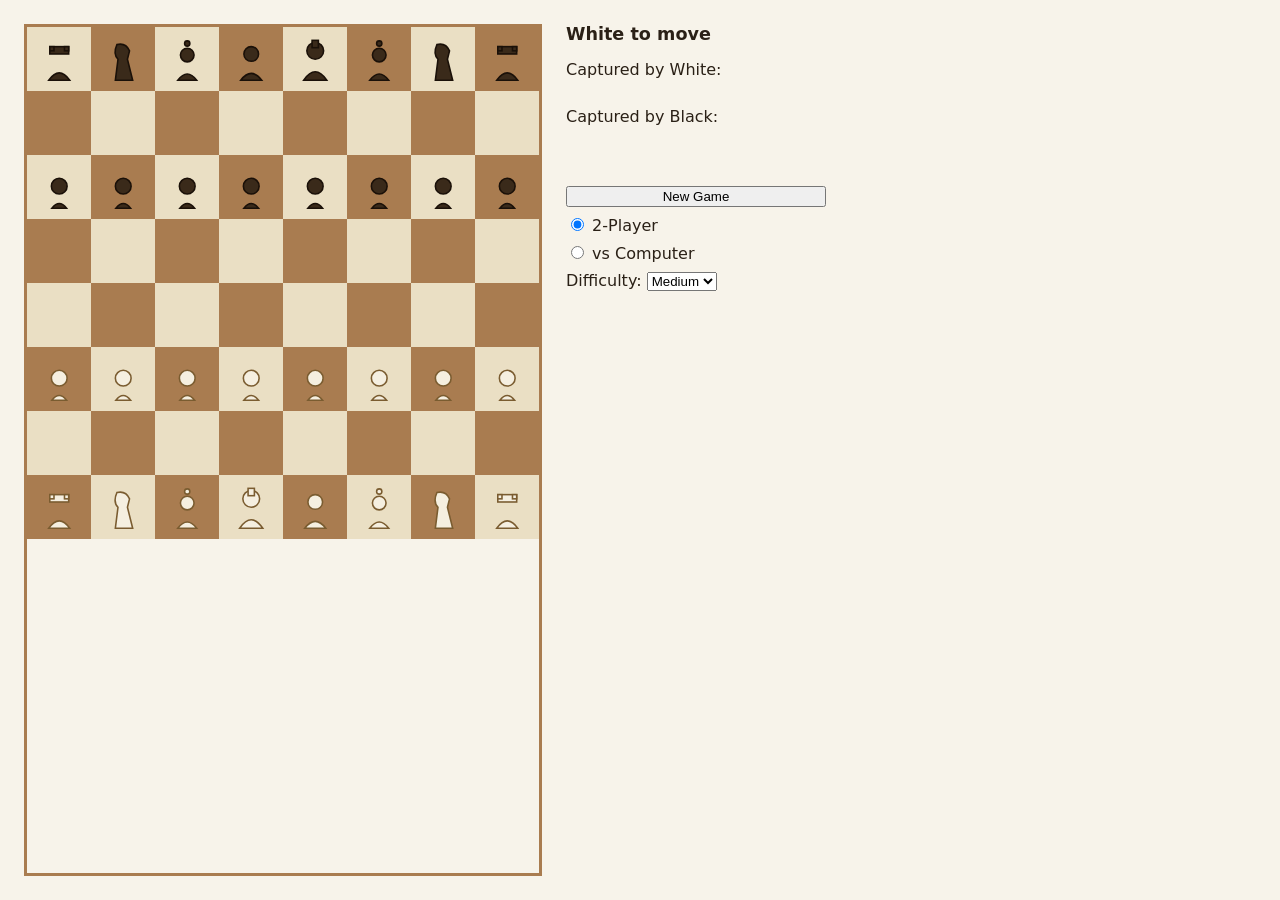
==== index.html @ 4def276d "ui: 2-player/vs-AI mode controls and difficulty Caught a real bug during browser verification: index" ====
<!doctype html>
<html lang="en">
<head>
<meta charset="utf-8">
<title>Ouk Chaktrang</title>
<link rel="stylesheet" href="styles.css">
</head>
<body>
<div class="oc-app">
  <div class="oc-board" id="board"></div>
  <div class="oc-panel">
    <div class="oc-status" id="status">White to move</div>
    <div class="oc-counting" id="counting" hidden></div>
    <div>
      <div>Captured by White:</div>
      <div class="oc-captured" id="captured-by-white"></div>
      <div>Captured by Black:</div>
      <div class="oc-captured" id="captured-by-black"></div>
    </div>
    <div class="oc-moves" id="moves"></div>
    <div class="oc-controls" id="controls"></div>
  </div>
</div>
<script src="src/engine.js"></script>
<script src="src/ai.js"></script>
<script src="src/pieces.js"></script>
<script src="src/ui.js"></script>
<script>
  var app = OukUI.createApp({
    board: document.getElementById('board'),
    status: document.getElementById('status'),
    counting: document.getElementById('counting'),
    capturedByWhite: document.getElementById('captured-by-white'),
    capturedByBlack: document.getElementById('captured-by-black'),
    moves: document.getElementById('moves'),
    controls: document.getElementById('controls')
  });
</script>
</body>
</html>
---- styles.css ----
:root {
  --oc-light: #eadfc4;
  --oc-dark: #a97c50;
  --oc-highlight: #6fae4a;
  --oc-select: #4a90d9;
  --oc-check: #c0392b;
  --oc-bg: #f7f3ea;
  --oc-panel-bg: #ffffff;
  --oc-text: #2a2016;
}
@media (prefers-color-scheme: dark) {
  :root {
    --oc-bg: #1c1712;
    --oc-panel-bg: #2a2119;
    --oc-text: #f0e9db;
  }
}
body { margin: 0; }
.oc-app { display: flex; flex-wrap: wrap; gap: 24px; padding: 24px; background: var(--oc-bg); color: var(--oc-text); font-family: system-ui, sans-serif; min-height: 100vh; box-sizing: border-box; }
.oc-board { display: grid; grid-template-columns: repeat(8, minmax(36px, 64px)); grid-template-rows: repeat(8, minmax(36px, 64px)); border: 3px solid var(--oc-dark); width: min(90vw, 512px); aspect-ratio: 1; }
.oc-square { position: relative; display: flex; align-items: center; justify-content: center; cursor: pointer; }
.oc-square.light { background: var(--oc-light); }
.oc-square.dark { background: var(--oc-dark); }
.oc-square.selected::after { content: ''; position: absolute; inset: 0; box-shadow: inset 0 0 0 4px var(--oc-select); }
.oc-square.legal-target::after { content: ''; position: absolute; width: 30%; height: 30%; border-radius: 50%; background: var(--oc-highlight); opacity: 0.75; }
.oc-square.legal-capture::after { content: ''; position: absolute; inset: 0; box-shadow: inset 0 0 0 4px var(--oc-highlight); }
.oc-square.in-check::after { content: ''; position: absolute; inset: 0; box-shadow: inset 0 0 0 4px var(--oc-check); }
.oc-piece { width: 82%; height: 82%; pointer-events: none; }
.oc-panel { min-width: 260px; display: flex; flex-direction: column; gap: 16px; }
.oc-status { font-weight: 600; font-size: 1.1em; }
.oc-counting { background: #fff3cd; color: #7a5c00; padding: 8px 12px; border-radius: 6px; font-size: 0.9em; }
.oc-captured { display: flex; flex-wrap: wrap; gap: 4px; min-height: 28px; }
.oc-captured .oc-piece { width: 22px; height: 22px; }
.oc-moves { max-height: 200px; overflow-y: auto; font-family: monospace; font-size: 0.9em; }
.oc-controls { display: flex; flex-direction: column; gap: 8px; }
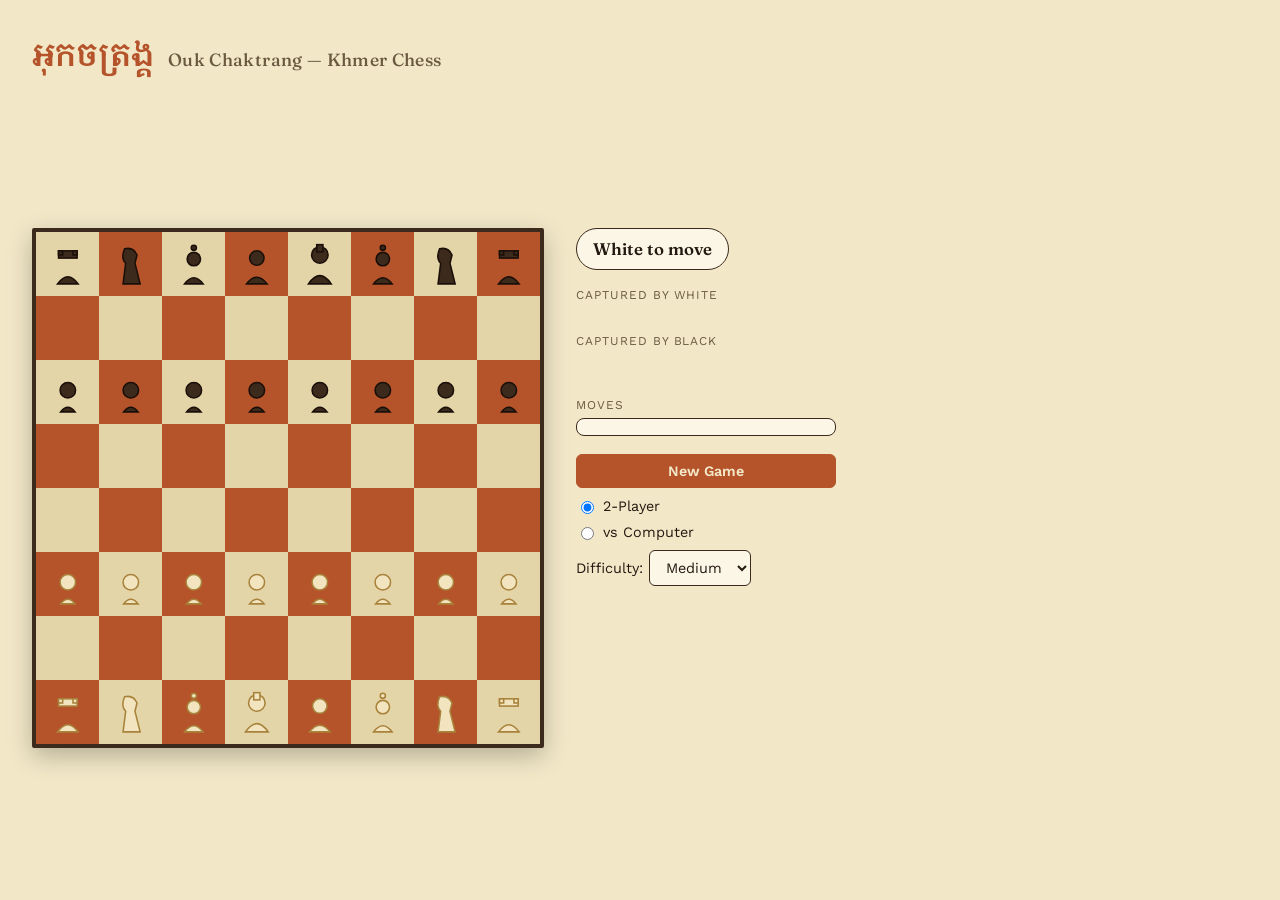
==== commit feb17a85: "ui: ground the visual design in the subject Replaced the generic warm-cream palette with one drawn f" ====
--- a/index.html
+++ b/index.html
@@ -2,22 +2,35 @@
 <html lang="en">
 <head>
 <meta charset="utf-8">
+<meta name="viewport" content="width=device-width, initial-scale=1">
 <title>Ouk Chaktrang</title>
+<link rel="preconnect" href="https://fonts.googleapis.com">
+<link rel="preconnect" href="https://fonts.gstatic.com" crossorigin>
+<link href="https://fonts.googleapis.com/css2?family=Fraunces:opsz,wght@9..144,500;9..144,700&family=Work+Sans:wght@400;500;600&family=Noto+Serif+Khmer:wght@400;600&display=swap" rel="stylesheet">
 <link rel="stylesheet" href="styles.css">
 </head>
 <body>
 <div class="oc-app">
-  <div class="oc-board" id="board"></div>
+  <div class="oc-header">
+    <h1 class="oc-title-km">អុកចត្រង្គ</h1>
+    <span class="oc-title-en">Ouk Chaktrang &mdash; Khmer Chess</span>
+  </div>
+  <div class="oc-board-wrap">
+    <div class="oc-board" id="board"></div>
+  </div>
   <div class="oc-panel">
     <div class="oc-status" id="status">White to move</div>
     <div class="oc-counting" id="counting" hidden></div>
     <div>
-      <div>Captured by White:</div>
+      <p class="oc-section-label">Captured by White</p>
       <div class="oc-captured" id="captured-by-white"></div>
-      <div>Captured by Black:</div>
+      <p class="oc-section-label">Captured by Black</p>
       <div class="oc-captured" id="captured-by-black"></div>
     </div>
-    <div class="oc-moves" id="moves"></div>
+    <div>
+      <p class="oc-section-label">Moves</p>
+      <div class="oc-moves" id="moves"></div>
+    </div>
     <div class="oc-controls" id="controls"></div>
   </div>
 </div>
--- a/styles.css
+++ b/styles.css
@@ -1,35 +1,183 @@
+/* Palette grounded in the subject: Angkor sandstone (laterite), palm-leaf
+   manuscript parchment, dark teak game boards, temple gilt, jade. */
 :root {
-  --oc-light: #eadfc4;
-  --oc-dark: #a97c50;
-  --oc-highlight: #6fae4a;
-  --oc-select: #4a90d9;
-  --oc-check: #c0392b;
-  --oc-bg: #f7f3ea;
-  --oc-panel-bg: #ffffff;
-  --oc-text: #2a2016;
+  --ink: #241811;
+  --parchment: #e4d5a8;
+  --parchment-light: #f2e8c8;
+  --laterite: #b5542a;
+  --teak: #3c2a1c;
+  --teak-deep: #241a12;
+  --gilt: #a8823a;
+  --jade: #4f7a5c;
+  --danger: #a8342a;
+  --warning: #8a5a12;
+  --warning-bg: #f0dfae;
+
+  --bg: var(--parchment-light);
+  --surface: #fbf6e6;
+  --text: var(--ink);
+  --text-muted: #6b5a40;
+  --border: var(--teak);
+  --square-light: var(--parchment);
+  --square-dark: var(--laterite);
+  --accent: var(--gilt);
 }
+
 @media (prefers-color-scheme: dark) {
-  :root {
-    --oc-bg: #1c1712;
-    --oc-panel-bg: #2a2119;
-    --oc-text: #f0e9db;
+  :root:not([data-theme="light"]) {
+    --bg: var(--teak-deep);
+    --surface: #2c2015;
+    --text: #ecdfc0;
+    --text-muted: #b6a482;
+    --border: var(--gilt);
+    --square-light: #5a4530;
+    --square-dark: #7a3a22;
+    --warning-bg: #4a3a14;
+    --warning: #e0b354;
   }
 }
-body { margin: 0; }
-.oc-app { display: flex; flex-wrap: wrap; gap: 24px; padding: 24px; background: var(--oc-bg); color: var(--oc-text); font-family: system-ui, sans-serif; min-height: 100vh; box-sizing: border-box; }
-.oc-board { display: grid; grid-template-columns: repeat(8, minmax(36px, 64px)); grid-template-rows: repeat(8, minmax(36px, 64px)); border: 3px solid var(--oc-dark); width: min(90vw, 512px); aspect-ratio: 1; }
+
+:root[data-theme="dark"] {
+  --bg: var(--teak-deep);
+  --surface: #2c2015;
+  --text: #ecdfc0;
+  --text-muted: #b6a482;
+  --border: var(--gilt);
+  --square-light: #5a4530;
+  --square-dark: #7a3a22;
+  --warning-bg: #4a3a14;
+  --warning: #e0b354;
+}
+
+* { box-sizing: border-box; }
+
+body {
+  margin: 0;
+  background: var(--bg);
+  color: var(--text);
+}
+
+@media (prefers-reduced-motion: no-preference) {
+  .oc-square::after, button, select { transition: opacity 0.15s ease, box-shadow 0.15s ease; }
+}
+
+.oc-app {
+  display: flex;
+  flex-wrap: wrap;
+  align-items: flex-start;
+  gap: 32px;
+  padding: 32px;
+  min-height: 100vh;
+  font-family: "Work Sans", system-ui, sans-serif;
+}
+
+.oc-header {
+  width: 100%;
+  display: flex;
+  align-items: baseline;
+  gap: 14px;
+  flex-wrap: wrap;
+}
+.oc-title-km {
+  font-family: "Noto Serif Khmer", serif;
+  font-size: 2rem;
+  font-weight: 600;
+  color: var(--laterite);
+  margin: 0;
+}
+.oc-title-en {
+  font-family: "Fraunces", Georgia, serif;
+  font-size: 1.1rem;
+  font-weight: 500;
+  color: var(--text-muted);
+  letter-spacing: 0.02em;
+}
+
+.oc-board-wrap { display: flex; flex-direction: column; gap: 10px; }
+
+.oc-board {
+  display: grid;
+  grid-template-columns: repeat(8, minmax(36px, 64px));
+  grid-template-rows: repeat(8, minmax(36px, 64px));
+  border: 4px solid var(--border);
+  border-radius: 2px;
+  width: min(90vw, 512px);
+  aspect-ratio: 1;
+  box-shadow: 0 8px 24px rgba(0, 0, 0, 0.25);
+}
 .oc-square { position: relative; display: flex; align-items: center; justify-content: center; cursor: pointer; }
-.oc-square.light { background: var(--oc-light); }
-.oc-square.dark { background: var(--oc-dark); }
-.oc-square.selected::after { content: ''; position: absolute; inset: 0; box-shadow: inset 0 0 0 4px var(--oc-select); }
-.oc-square.legal-target::after { content: ''; position: absolute; width: 30%; height: 30%; border-radius: 50%; background: var(--oc-highlight); opacity: 0.75; }
-.oc-square.legal-capture::after { content: ''; position: absolute; inset: 0; box-shadow: inset 0 0 0 4px var(--oc-highlight); }
-.oc-square.in-check::after { content: ''; position: absolute; inset: 0; box-shadow: inset 0 0 0 4px var(--oc-check); }
+.oc-square.light { background: var(--square-light); }
+.oc-square.dark { background: var(--square-dark); }
+.oc-square.selected::after { content: ''; position: absolute; inset: 0; box-shadow: inset 0 0 0 4px var(--accent); }
+.oc-square.legal-target::after { content: ''; position: absolute; width: 28%; height: 28%; border-radius: 50%; background: var(--jade); opacity: 0.85; }
+.oc-square.legal-capture::after { content: ''; position: absolute; inset: 0; box-shadow: inset 0 0 0 4px var(--jade); }
+.oc-square.in-check::after { content: ''; position: absolute; inset: 0; box-shadow: inset 0 0 0 4px var(--danger); }
+.oc-square:focus-visible { outline: 3px solid var(--accent); outline-offset: -3px; }
 .oc-piece { width: 82%; height: 82%; pointer-events: none; }
-.oc-panel { min-width: 260px; display: flex; flex-direction: column; gap: 16px; }
-.oc-status { font-weight: 600; font-size: 1.1em; }
-.oc-counting { background: #fff3cd; color: #7a5c00; padding: 8px 12px; border-radius: 6px; font-size: 0.9em; }
-.oc-captured { display: flex; flex-wrap: wrap; gap: 4px; min-height: 28px; }
-.oc-captured .oc-piece { width: 22px; height: 22px; }
-.oc-moves { max-height: 200px; overflow-y: auto; font-family: monospace; font-size: 0.9em; }
-.oc-controls { display: flex; flex-direction: column; gap: 8px; }
+
+.oc-panel {
+  min-width: 260px;
+  max-width: 320px;
+  display: flex;
+  flex-direction: column;
+  gap: 18px;
+}
+
+.oc-status {
+  display: inline-flex;
+  align-items: center;
+  font-family: "Fraunces", Georgia, serif;
+  font-weight: 600;
+  font-size: 1.05rem;
+  padding: 10px 16px;
+  border-radius: 999px;
+  background: var(--surface);
+  border: 1px solid var(--border);
+  width: fit-content;
+}
+.oc-counting {
+  background: var(--warning-bg);
+  color: var(--warning);
+  padding: 10px 14px;
+  border-radius: 8px;
+  font-size: 0.88rem;
+  line-height: 1.4;
+}
+
+.oc-section-label {
+  font-size: 0.75rem;
+  text-transform: uppercase;
+  letter-spacing: 0.08em;
+  color: var(--text-muted);
+  margin: 0 0 6px;
+}
+.oc-captured { display: flex; flex-wrap: wrap; gap: 4px; min-height: 26px; }
+.oc-captured .oc-piece { width: 20px; height: 20px; }
+
+.oc-moves {
+  max-height: 180px;
+  overflow-y: auto;
+  font-variant-numeric: tabular-nums;
+  font-size: 0.88rem;
+  background: var(--surface);
+  border: 1px solid var(--border);
+  border-radius: 8px;
+  padding: 8px 12px;
+}
+
+.oc-controls { display: flex; flex-direction: column; gap: 10px; }
+.oc-controls label { font-size: 0.9rem; display: flex; align-items: center; gap: 6px; }
+.oc-controls button, .oc-controls select {
+  font-family: inherit;
+  font-size: 0.9rem;
+  padding: 8px 12px;
+  border-radius: 6px;
+  border: 1px solid var(--border);
+  background: var(--surface);
+  color: var(--text);
+  cursor: pointer;
+}
+.oc-controls button:hover, .oc-controls select:hover { border-color: var(--accent); }
+.oc-controls button:focus-visible, .oc-controls select:focus-visible,
+.oc-controls input:focus-visible { outline: 2px solid var(--accent); outline-offset: 2px; }
+#oc-new-game { background: var(--laterite); color: var(--parchment-light); border-color: var(--laterite); font-weight: 600; }
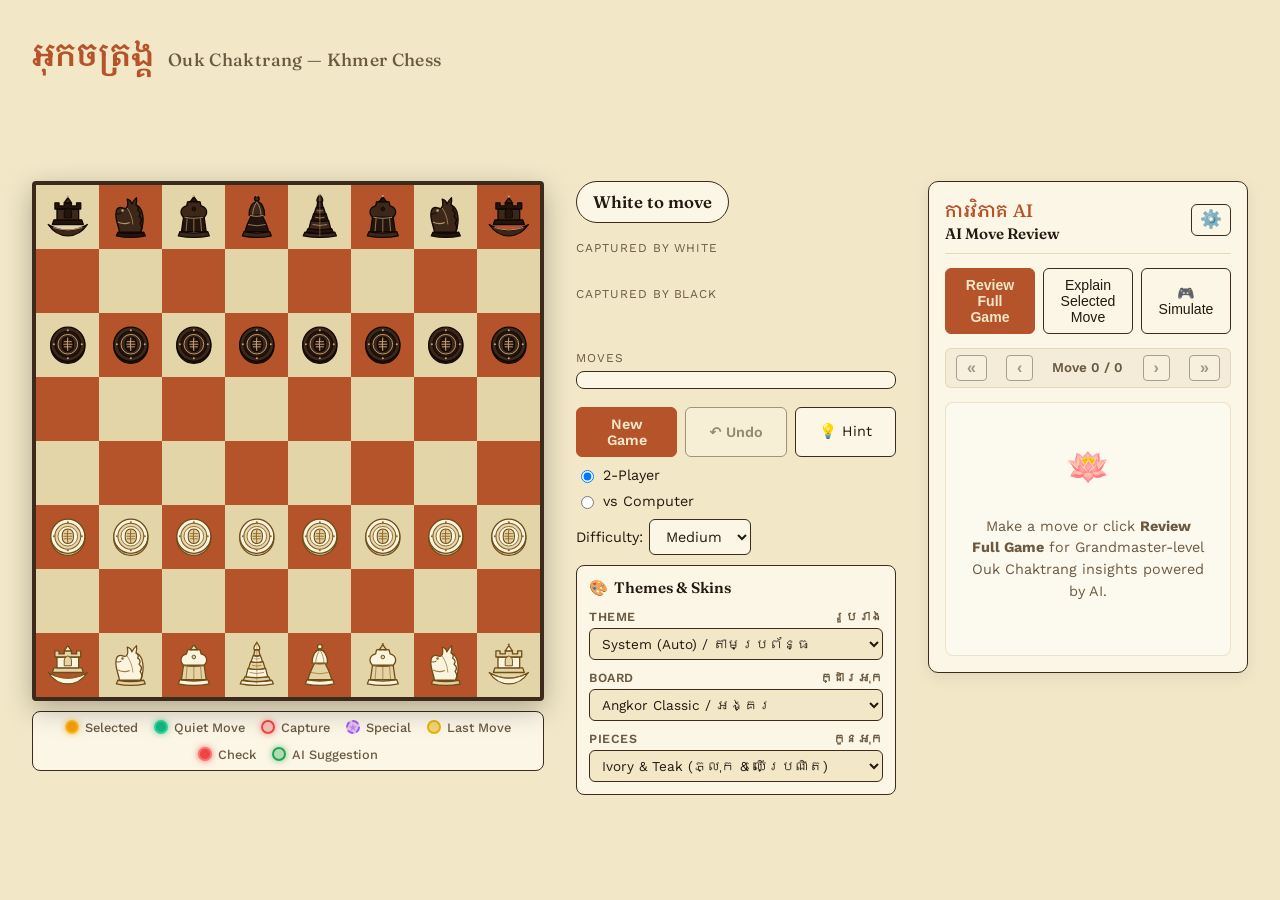
==== commit 4d94d86e: "feat: AI move review panel and an on-board hint Adds the AI Move Review panel: an optional pass over" ====
--- a/index.html
+++ b/index.html
@@ -17,6 +17,15 @@
   </div>
   <div class="oc-board-wrap">
     <div class="oc-board" id="board"></div>
+    <div class="oc-board-legend">
+      <div class="oc-legend-item" title="Click any piece to select it"><span class="oc-legend-indicator oc-legend-selected"></span><span>Selected</span></div>
+      <div class="oc-legend-item" title="Move to empty square"><span class="oc-legend-indicator oc-legend-target"></span><span>Quiet Move</span></div>
+      <div class="oc-legend-item" title="Capture enemy piece"><span class="oc-legend-indicator oc-legend-capture"></span><span>Capture</span></div>
+      <div class="oc-legend-item" title="King Jump, Queen 2-step, or Trey Promotion"><span class="oc-legend-indicator oc-legend-special">★</span><span>Special</span></div>
+      <div class="oc-legend-item" title="Last moved squares"><span class="oc-legend-indicator oc-legend-lastmove"></span><span>Last Move</span></div>
+      <div class="oc-legend-item" title="King under attack"><span class="oc-legend-indicator oc-legend-check"></span><span>Check</span></div>
+      <div class="oc-legend-item" title="Move the engine recommends instead"><span class="oc-legend-indicator oc-legend-recommend"></span><span>AI Suggestion</span></div>
+    </div>
   </div>
   <div class="oc-panel">
     <div class="oc-status" id="status">White to move</div>
@@ -33,10 +42,122 @@
     </div>
     <div class="oc-controls" id="controls"></div>
   </div>
+  <div class="oc-review-panel" id="review-panel">
+    <div class="oc-review-header">
+      <div class="oc-review-title-group">
+        <span class="oc-review-title-km">ការវិភាគ AI</span>
+        <span class="oc-review-title">AI Move Review</span>
+      </div>
+      <button class="oc-icon-btn" id="oc-open-settings" title="AI Settings" aria-label="Open AI Settings">⚙️</button>
+    </div>
+
+    <div class="oc-review-actions">
+      <button class="oc-btn-accent" id="oc-review-game-btn">Review Full Game</button>
+      <button class="oc-btn-secondary" id="oc-explain-current-btn">Explain Selected Move</button>
+      <button class="oc-btn-secondary" id="oc-simulate-current-btn" title="Simulate AI recommendation without API key">🎮 Simulate</button>
+    </div>
+
+    <div class="oc-review-progress-wrap" id="oc-review-progress-wrap" hidden>
+      <div class="oc-review-progress-bar"><div class="oc-review-progress-fill" id="oc-review-progress-fill"></div></div>
+      <span class="oc-review-progress-text" id="oc-review-progress-text">Analyzing move 1 of 10...</span>
+      <button class="oc-btn-text" id="oc-cancel-review-btn">Cancel</button>
+    </div>
+
+    <div class="oc-nav-bar" id="oc-nav-bar">
+      <button class="oc-nav-btn" id="oc-nav-first" title="First Move" aria-label="First Move">&laquo;</button>
+      <button class="oc-nav-btn" id="oc-nav-prev" title="Previous Move" aria-label="Previous Move">&lsaquo;</button>
+      <span class="oc-nav-label" id="oc-nav-label">Move 0 / 0</span>
+      <button class="oc-nav-btn" id="oc-nav-next" title="Next Move" aria-label="Next Move">&rsaquo;</button>
+      <button class="oc-nav-btn" id="oc-nav-last" title="Current / Last Move" aria-label="Current Move">&raquo;</button>
+    </div>
+
+    <div class="oc-review-card" id="oc-review-card">
+      <div class="oc-review-placeholder" id="oc-review-placeholder">
+        <div class="oc-review-placeholder-icon">🪷</div>
+        <p>Make a move or click <strong>Review Full Game</strong> for Grandmaster-level Ouk Chaktrang insights powered by AI.</p>
+      </div>
+      <div class="oc-review-content" id="oc-review-content" hidden>
+        <div class="oc-review-badge-row">
+          <span class="oc-badge" id="oc-move-badge">1. e3-e4</span>
+          <span class="oc-badge oc-badge-quality" id="oc-quality-badge">🟢 Best Move</span>
+          <span class="oc-eval-badge" id="oc-eval-badge">Eval: 0.0</span>
+        </div>
+        <h3 class="oc-review-card-title" id="oc-review-title">Solid Center Trey Push</h3>
+        <p class="oc-review-explanation" id="oc-review-explanation"></p>
+        <div class="oc-better-move" id="oc-better-move" hidden>
+          <span class="oc-better-label">💡 Better Line:</span>
+          <span class="oc-rec-source" id="oc-rec-source" hidden></span>
+          <span id="oc-better-move-text"></span>
+          <button type="button" class="oc-show-on-board-btn" id="oc-show-on-board-btn" aria-pressed="false" hidden>👁 Show on board</button>
+        </div>
+        <div class="oc-review-tags" id="oc-review-tags"></div>
+      </div>
+    </div>
+  </div>
 </div>
+
+<!-- AI Review Settings Dialog -->
+<dialog class="oc-dialog" id="oc-settings-dialog">
+  <div class="oc-dialog-content">
+    <div class="oc-dialog-header">
+      <h2>AI Review Configuration</h2>
+      <button class="oc-dialog-close" id="oc-close-settings" aria-label="Close settings">&times;</button>
+    </div>
+    <p class="oc-dialog-desc">Connect any OpenAI-compatible endpoint (OpenAI, OpenRouter, Groq, Ollama, LM Studio, DeepSeek).</p>
+    
+    <div class="oc-presets">
+      <span class="oc-preset-label">Quick Presets:</span>
+      <div class="oc-preset-btns">
+        <button type="button" class="oc-preset-btn oc-preset-sim" data-preset="simulation" style="font-weight:600;color:var(--laterite)">🎮 Simulation (No Key)</button>
+        <button type="button" class="oc-preset-btn" data-preset="openai">OpenAI</button>
+        <button type="button" class="oc-preset-btn" data-preset="openrouter">OpenRouter</button>
+        <button type="button" class="oc-preset-btn" data-preset="groq">Groq</button>
+        <button type="button" class="oc-preset-btn" data-preset="ollama">Ollama (Local)</button>
+        <button type="button" class="oc-preset-btn" data-preset="lmstudio">LM Studio (Local)</button>
+      </div>
+    </div>
+
+    <form class="oc-settings-form" id="oc-settings-form" method="dialog">
+      <label>
+        <span>API Base URL:</span>
+        <input type="text" id="oc-setting-base-url" placeholder="https://api.openai.com/v1" required>
+      </label>
+      <label>
+        <span>API Key (Stored locally in browser):</span>
+        <div class="oc-input-password-wrap">
+          <input type="password" id="oc-setting-api-key" placeholder="sk-...">
+          <button type="button" class="oc-toggle-password" id="oc-toggle-api-key" title="Toggle visibility">👁️</button>
+        </div>
+      </label>
+      <label>
+        <span>Model Name:</span>
+        <input type="text" id="oc-setting-model" placeholder="gpt-4o-mini" required>
+      </label>
+      <label>
+        <span>Explanation Language:</span>
+        <select id="oc-setting-lang">
+          <option value="en">English (with Khmer chess terms)</option>
+          <option value="km">ភាសាខ្មែរ (Khmer)</option>
+          <option value="both">Bilingual (English + Khmer)</option>
+        </select>
+      </label>
+      <label class="oc-checkbox-label">
+        <input type="checkbox" id="oc-setting-use-proxy">
+        <span>Use Local Dev Server Proxy (Bypass CORS for local / tunnel endpoints)</span>
+      </label>
+      <div class="oc-dialog-status" id="oc-dialog-status"></div>
+      <div class="oc-dialog-actions">
+        <button type="button" class="oc-btn-secondary" id="oc-test-connection">Test Connection</button>
+        <button type="submit" class="oc-btn-accent" id="oc-save-settings">Save Settings</button>
+      </div>
+    </form>
+  </div>
+</dialog>
+
 <script src="src/engine.js"></script>
 <script src="src/ai.js"></script>
 <script src="src/pieces.js"></script>
+<script src="src/review.js"></script>
 <script src="src/ui.js"></script>
 <script>
   var app = OukUI.createApp({
@@ -46,7 +167,8 @@
     capturedByWhite: document.getElementById('captured-by-white'),
     capturedByBlack: document.getElementById('captured-by-black'),
     moves: document.getElementById('moves'),
-    controls: document.getElementById('controls')
+    controls: document.getElementById('controls'),
+    reviewPanel: document.getElementById('review-panel')
   });
 </script>
 </body>
--- a/styles.css
+++ b/styles.css
@@ -13,52 +13,190 @@
   --warning: #8a5a12;
   --warning-bg: #f0dfae;
 
-  --bg: var(--parchment-light);
+  /* App Theme Tokens (Light default) */
+  --bg: #f2e8c8;
   --surface: #fbf6e6;
-  --text: var(--ink);
+  --surface-alt: #f0e3bf;
+  --text: #241811;
   --text-muted: #6b5a40;
-  --border: var(--teak);
-  --square-light: var(--parchment);
-  --square-dark: var(--laterite);
-  --accent: var(--gilt);
+  --border: #3c2a1c;
+  --accent: #a8823a;
+  --header-title: #b5542a;
+
+  /* Board Theme Tokens (Angkor Classic default) */
+  --square-light: #e4d5a8;
+  --square-dark: #b5542a;
+  --board-border: #3c2a1c;
+  --target-dot: #10b981;
+  --target-dot-border: rgba(255, 255, 255, 0.85);
+  --target-dot-shadow: rgba(0, 0, 0, 0.5);
+  --capture-ring: #ef4444;
+  --selected-bg: rgba(245, 158, 11, 0.45);
+  --selected-border: #f59e0b;
+  --selected-glow: rgba(245, 158, 11, 0.45);
+  --last-move-bg: rgba(234, 179, 8, 0.40);
+  --last-move-border: rgba(217, 119, 6, 0.85);
+
+  /* Recommendation overlay. Deliberately defined once rather than per board
+     theme: the played-vs-recommended contrast has to read identically on every
+     board so the comparison never depends on which theme is active. */
+  --arrow-played: #d97706;
+  --arrow-recommend: #16a34a;
+  --played-sq-bg: rgba(217, 119, 6, 0.28);
+  --played-sq-border: rgba(217, 119, 6, 0.9);
+  --recommend-sq-bg: rgba(22, 163, 74, 0.32);
+  --recommend-sq-border: rgba(22, 163, 74, 0.95);
 }
 
 @media (prefers-color-scheme: dark) {
-  :root:not([data-theme="light"]) {
-    --bg: var(--teak-deep);
+  :root:not([data-theme="light"]):not([data-theme="obsidian"]) {
+    --bg: #1f1610;
     --surface: #2c2015;
+    --surface-alt: #382a1d;
     --text: #ecdfc0;
     --text-muted: #b6a482;
-    --border: var(--gilt);
-    --square-light: #5a4530;
-    --square-dark: #7a3a22;
+    --border: #a8823a;
+    --accent: #d4aa50;
+    --header-title: #e07248;
     --warning-bg: #4a3a14;
     --warning: #e0b354;
   }
 }
 
 :root[data-theme="dark"] {
-  --bg: var(--teak-deep);
+  --bg: #1f1610;
   --surface: #2c2015;
+  --surface-alt: #382a1d;
   --text: #ecdfc0;
   --text-muted: #b6a482;
-  --border: var(--gilt);
-  --square-light: #5a4530;
-  --square-dark: #7a3a22;
+  --border: #a8823a;
+  --accent: #d4aa50;
+  --header-title: #e07248;
   --warning-bg: #4a3a14;
   --warning: #e0b354;
 }
 
+:root[data-theme="obsidian"] {
+  --bg: #0d1117;
+  --surface: #161b22;
+  --surface-alt: #21262d;
+  --text: #f0f6fc;
+  --text-muted: #8b949e;
+  --border: #30363d;
+  --accent: #d29922;
+  --header-title: #e3b341;
+  --warning-bg: #341a04;
+  --warning: #f2cc60;
+}
+
+/* Board Skins */
+:root[data-board="angkor"], [data-board="angkor"] {
+  --square-light: #e4d5a8;
+  --square-dark: #b5542a;
+  --board-border: #3c2a1c;
+  --target-dot: #10b981;
+  --target-dot-border: rgba(255, 255, 255, 0.85);
+  --target-dot-shadow: rgba(0, 0, 0, 0.5);
+  --capture-ring: #ef4444;
+  --selected-bg: rgba(245, 158, 11, 0.45);
+  --selected-border: #f59e0b;
+  --selected-glow: rgba(245, 158, 11, 0.45);
+  --last-move-bg: rgba(234, 179, 8, 0.40);
+  --last-move-border: rgba(217, 119, 6, 0.85);
+}
+
+:root[data-board="teak"], [data-board="teak"] {
+  --square-light: #dfc8a0;
+  --square-dark: #5c391f;
+  --board-border: #8b5a2b;
+  --target-dot: #22c55e;
+  --target-dot-border: rgba(255, 255, 255, 0.85);
+  --target-dot-shadow: rgba(0, 0, 0, 0.55);
+  --capture-ring: #f87171;
+  --selected-bg: rgba(250, 204, 21, 0.45);
+  --selected-border: #eab308;
+  --selected-glow: rgba(234, 179, 8, 0.5);
+  --last-move-bg: rgba(234, 179, 8, 0.42);
+  --last-move-border: rgba(202, 138, 4, 0.85);
+}
+
+:root[data-board="jade"], [data-board="jade"] {
+  --square-light: #d4e2d9;
+  --square-dark: #3b634e;
+  --board-border: #234433;
+  --target-dot: #00d2ff;
+  --target-dot-border: rgba(255, 255, 255, 0.9);
+  --target-dot-shadow: rgba(0, 0, 0, 0.55);
+  --capture-ring: #f43f5e;
+  --selected-bg: rgba(251, 191, 36, 0.46);
+  --selected-border: #f59e0b;
+  --selected-glow: rgba(245, 158, 11, 0.5);
+  --last-move-bg: rgba(245, 158, 11, 0.40);
+  --last-move-border: rgba(217, 119, 6, 0.85);
+}
+
+:root[data-board="sandstone"], [data-board="sandstone"] {
+  --square-light: #ded5c8;
+  --square-dark: #625749;
+  --board-border: #3f362c;
+  --target-dot: #10b981;
+  --target-dot-border: rgba(255, 255, 255, 0.85);
+  --target-dot-shadow: rgba(0, 0, 0, 0.5);
+  --capture-ring: #ef4444;
+  --selected-bg: rgba(245, 158, 11, 0.45);
+  --selected-border: #f59e0b;
+  --selected-glow: rgba(245, 158, 11, 0.45);
+  --last-move-bg: rgba(234, 179, 8, 0.42);
+  --last-move-border: rgba(217, 119, 6, 0.85);
+}
+
+:root[data-board="obsidian"], [data-board="obsidian"] {
+  --square-light: #4c5663;
+  --square-dark: #1b1e22;
+  --board-border: #b89758;
+  --target-dot: #34d399;
+  --target-dot-border: rgba(255, 255, 255, 0.9);
+  --target-dot-shadow: rgba(0, 0, 0, 0.6);
+  --capture-ring: #f87171;
+  --selected-bg: rgba(245, 158, 11, 0.45);
+  --selected-border: #fbbf24;
+  --selected-glow: rgba(251, 191, 36, 0.55);
+  --last-move-bg: rgba(234, 179, 8, 0.45);
+  --last-move-border: rgba(250, 204, 21, 0.9);
+}
+
+:root[data-board="saffron"], [data-board="saffron"] {
+  --square-light: #faeee2;
+  --square-dark: #cc6d36;
+  --board-border: #883516;
+  --target-dot: #10b981;
+  --target-dot-border: rgba(255, 255, 255, 0.9);
+  --target-dot-shadow: rgba(0, 0, 0, 0.5);
+  --capture-ring: #ef4444;
+  --selected-bg: rgba(234, 179, 8, 0.45);
+  --selected-border: #eab308;
+  --selected-glow: rgba(234, 179, 8, 0.5);
+  --last-move-bg: rgba(234, 179, 8, 0.42);
+  --last-move-border: rgba(202, 138, 4, 0.85);
+}
+
 * { box-sizing: border-box; }
+
+/* Several panel elements are toggled with the `hidden` attribute but carry an
+   author `display` rule, which outranks the user-agent rule `display: none`
+   and leaves them rendering while "hidden". Restore the attribute's meaning
+   once, globally, rather than per component. */
+[hidden] { display: none !important; }
 
 body {
   margin: 0;
   background: var(--bg);
   color: var(--text);
+  transition: background-color 0.25s ease, color 0.25s ease;
 }
 
 @media (prefers-reduced-motion: no-preference) {
-  .oc-square::after, button, select { transition: opacity 0.15s ease, box-shadow 0.15s ease; }
+  .oc-square, .oc-square::after, button, select { transition: opacity 0.15s ease, box-shadow 0.15s ease, background-color 0.15s ease, border-color 0.15s ease; }
 }
 
 .oc-app {
@@ -82,7 +220,7 @@
   font-family: "Noto Serif Khmer", serif;
   font-size: 2rem;
   font-weight: 600;
-  color: var(--laterite);
+  color: var(--header-title, var(--laterite));
   margin: 0;
 }
 .oc-title-en {
@@ -96,24 +234,288 @@
 .oc-board-wrap { display: flex; flex-direction: column; gap: 10px; }
 
 .oc-board {
+  position: relative; /* containing block for .oc-arrow-layer */
   display: grid;
   grid-template-columns: repeat(8, minmax(36px, 64px));
   grid-template-rows: repeat(8, minmax(36px, 64px));
-  border: 4px solid var(--border);
-  border-radius: 2px;
+  border: 4px solid var(--board-border, var(--border));
+  border-radius: 4px;
   width: min(90vw, 512px);
   aspect-ratio: 1;
-  box-shadow: 0 8px 24px rgba(0, 0, 0, 0.25);
-}
-.oc-square { position: relative; display: flex; align-items: center; justify-content: center; cursor: pointer; }
+  box-shadow: 0 8px 28px rgba(0, 0, 0, 0.28);
+  transition: border-color 0.25s ease, box-shadow 0.25s ease;
+}
+
+.oc-board-legend {
+  display: flex;
+  flex-wrap: wrap;
+  align-items: center;
+  justify-content: center;
+  gap: 12px 16px;
+  padding: 8px 12px;
+  background: var(--surface);
+  border: 1px solid var(--border);
+  border-radius: 8px;
+  font-size: 0.8rem;
+  color: var(--text-muted);
+  width: min(90vw, 512px);
+}
+.oc-legend-item {
+  display: inline-flex;
+  align-items: center;
+  gap: 6px;
+  font-weight: 500;
+}
+.oc-legend-indicator {
+  width: 14px;
+  height: 14px;
+  border-radius: 50%;
+  display: inline-flex;
+  align-items: center;
+  justify-content: center;
+  font-size: 0.65rem;
+  flex-shrink: 0;
+}
+.oc-legend-selected {
+  background: #f59e0b;
+  border: 2px solid #fbbf24;
+  box-shadow: 0 0 6px rgba(245, 158, 11, 0.6);
+}
+.oc-legend-target {
+  background: #10b981;
+  border: 2px solid #34d399;
+  box-shadow: 0 0 6px rgba(16, 185, 129, 0.6);
+}
+.oc-legend-capture {
+  background: rgba(239, 68, 68, 0.3);
+  border: 2px solid #ef4444;
+  box-shadow: 0 0 6px rgba(239, 68, 68, 0.6);
+}
+.oc-legend-special {
+  background: rgba(168, 85, 247, 0.3);
+  border: 2px dashed #a855f7;
+  color: #c084fc;
+  font-weight: bold;
+}
+.oc-legend-lastmove {
+  background: rgba(234, 179, 8, 0.5);
+  border: 2px solid #eab308;
+}
+.oc-legend-check {
+  background: #ef4444;
+  border: 2px solid #f87171;
+  box-shadow: 0 0 6px rgba(239, 68, 68, 0.8);
+}
+.oc-legend-recommend {
+  background: var(--recommend-sq-bg);
+  border: 2px solid var(--recommend-sq-border);
+  box-shadow: 0 0 6px rgba(22, 163, 74, 0.6);
+}
+
+/* --- AI recommendation overlay ------------------------------------------
+   Shown only while "Show on board" is active. The board is rewound to the
+   position before the reviewed move so both arrows start from squares whose
+   pieces are actually there. */
+
+.oc-arrow-layer {
+  position: absolute;
+  inset: 0;
+  width: 100%;
+  height: 100%;
+  pointer-events: none;
+  z-index: 3; /* above .oc-piece (z-index 1) */
+  overflow: visible;
+}
+.oc-arrow {
+  stroke-linecap: round;
+  /* Stroke widths are in board units (1 = one square) because of the 8x8
+     viewBox, so the arrows scale with the board instead of needing media
+     queries. */
+  fill: none;
+}
+.oc-arrow-played-line {
+  stroke: var(--arrow-played);
+  stroke-width: 0.1;
+  stroke-dasharray: 0.22 0.16;
+  opacity: 0.75;
+}
+.oc-arrow-recommend-line {
+  stroke: var(--arrow-recommend);
+  stroke-width: 0.15;
+  opacity: 0.95;
+  filter: drop-shadow(0 0 3px rgba(0, 0, 0, 0.45));
+}
+
+.oc-square.played-from,
+.oc-square.played-to {
+  background-image: linear-gradient(var(--played-sq-bg), var(--played-sq-bg));
+  box-shadow: inset 0 0 0 2px var(--played-sq-border);
+}
+/* The live-board hint reuses the review overlay's green so "what the engine
+   would play" reads the same wherever it is shown. */
+.oc-square.recommend-from,
+.oc-square.recommend-to,
+.oc-square.hint-from,
+.oc-square.hint-to {
+  background-image: linear-gradient(var(--recommend-sq-bg), var(--recommend-sq-bg));
+  box-shadow: inset 0 0 0 3px var(--recommend-sq-border), inset 0 0 14px rgba(22, 163, 74, 0.35);
+}
+/* A square can be both the played origin and the recommended origin (same
+   piece, different destination) - the recommendation wins the border. */
+.oc-square.played-from.recommend-from,
+.oc-square.played-to.recommend-to,
+.oc-square.played-from.recommend-to,
+.oc-square.played-to.recommend-from {
+  box-shadow: inset 0 0 0 3px var(--recommend-sq-border), inset 0 0 0 6px var(--played-sq-border);
+}
+.oc-square {
+  position: relative;
+  display: flex;
+  align-items: center;
+  justify-content: center;
+  cursor: pointer;
+  transition: background-color 0.2s ease, box-shadow 0.2s ease;
+  user-select: none;
+}
 .oc-square.light { background: var(--square-light); }
 .oc-square.dark { background: var(--square-dark); }
-.oc-square.selected::after { content: ''; position: absolute; inset: 0; box-shadow: inset 0 0 0 4px var(--accent); }
-.oc-square.legal-target::after { content: ''; position: absolute; width: 28%; height: 28%; border-radius: 50%; background: var(--jade); opacity: 0.85; }
-.oc-square.legal-capture::after { content: ''; position: absolute; inset: 0; box-shadow: inset 0 0 0 4px var(--jade); }
-.oc-square.in-check::after { content: ''; position: absolute; inset: 0; box-shadow: inset 0 0 0 4px var(--danger); }
+
+/* 1. Last Move: highlights both origin (from) and destination (to) squares */
+.oc-square.last-move {
+  background-image: linear-gradient(var(--last-move-bg), var(--last-move-bg));
+  box-shadow: inset 0 0 0 2.5px var(--last-move-border), inset 0 0 14px rgba(234, 179, 8, 0.35);
+}
+
+/* 2. Selected Square: rich luminous golden highlight wash */
+.oc-square.selected {
+  background-image: linear-gradient(var(--selected-bg), var(--selected-bg)) !important;
+  box-shadow: inset 0 0 0 3.5px var(--selected-border), 0 0 18px var(--selected-glow) !important;
+  z-index: 2;
+}
+
+/* 3. In Check: radiant danger glow behind King */
+.oc-square.in-check {
+  background-image: radial-gradient(circle at center, rgba(239, 68, 68, 0.92) 0%, rgba(220, 38, 38, 0.6) 50%, rgba(185, 28, 28, 0.25) 80%, transparent 100%) !important;
+  box-shadow: inset 0 0 0 3.5px #ef4444, 0 0 18px rgba(239, 68, 68, 0.75) !important;
+  animation: oc-check-pulse 1.6s ease-in-out infinite;
+  z-index: 2;
+}
+
+/* 4. Legal Move Target: prominent luminous emerald dot */
+.oc-square.legal-target::after {
+  content: '';
+  position: absolute;
+  width: 32%;
+  height: 32%;
+  border-radius: 50%;
+  background: var(--target-dot, #10b981);
+  border: 2px solid var(--target-dot-border, rgba(255, 255, 255, 0.9));
+  box-shadow: 0 2px 8px var(--target-dot-shadow, rgba(0, 0, 0, 0.5)), 0 0 12px var(--target-dot, #10b981);
+  opacity: 0.95;
+  pointer-events: none;
+  z-index: 3;
+  transform: scale(1);
+  transition: transform 0.15s cubic-bezier(0.34, 1.56, 0.64, 1), box-shadow 0.15s ease, background-color 0.15s ease;
+}
+.oc-square.legal-target:hover::after {
+  transform: scale(1.3);
+  opacity: 1;
+  box-shadow: 0 4px 12px rgba(0, 0, 0, 0.65), 0 0 16px var(--target-dot, #10b981);
+}
+
+/* 5. Legal Capture Target: distinct ruby target reticle ring framing the enemy piece */
+.oc-square.legal-capture::after {
+  content: '';
+  position: absolute;
+  inset: 4px;
+  border-radius: 50%;
+  border: 4px solid var(--capture-ring, #ef4444);
+  background: rgba(239, 68, 68, 0.22);
+  box-shadow: 0 0 14px rgba(239, 68, 68, 0.6), inset 0 0 10px rgba(239, 68, 68, 0.35);
+  pointer-events: none;
+  z-index: 3;
+  animation: oc-capture-pulse 1.8s ease-in-out infinite;
+  transition: border-width 0.15s ease, box-shadow 0.15s ease, background-color 0.15s ease;
+}
+.oc-square.legal-capture:hover::after {
+  border-width: 5px;
+  background: rgba(239, 68, 68, 0.32);
+  box-shadow: 0 0 18px rgba(239, 68, 68, 0.8), inset 0 0 14px rgba(239, 68, 68, 0.5);
+}
+
+/* 6. Special Move Target: King Jump, Queen Double-step, Trey Promotion */
+.oc-square.legal-special::after {
+  content: '★';
+  position: absolute;
+  display: flex;
+  align-items: center;
+  justify-content: center;
+  inset: 6px;
+  border-radius: 50%;
+  border: 3.5px dashed #a855f7;
+  background: radial-gradient(circle, rgba(168, 85, 247, 0.35) 0%, rgba(147, 51, 234, 0.15) 70%, transparent 100%);
+  color: #f3e8ff;
+  font-size: 1.1rem;
+  font-weight: 700;
+  box-shadow: 0 0 14px rgba(168, 85, 247, 0.75), inset 0 0 10px rgba(168, 85, 247, 0.4);
+  pointer-events: none;
+  z-index: 3;
+  animation: oc-special-pulse 1.8s ease-in-out infinite;
+}
+.oc-square.legal-special:hover::after {
+  border-width: 4.5px;
+  transform: scale(1.08);
+  box-shadow: 0 0 20px rgba(168, 85, 247, 0.9), inset 0 0 14px rgba(168, 85, 247, 0.6);
+}
+
+/* Moveable piece hover indicator */
+.oc-square.can-move {
+  cursor: pointer;
+}
+.oc-square.can-move:hover {
+  filter: brightness(1.08);
+}
+.oc-square.can-move .oc-piece {
+  transition: transform 0.15s cubic-bezier(0.34, 1.56, 0.64, 1);
+}
+.oc-square.can-move:hover .oc-piece {
+  transform: scale(1.08) translateY(-2px);
+}
+
 .oc-square:focus-visible { outline: 3px solid var(--accent); outline-offset: -3px; }
-.oc-piece { width: 82%; height: 82%; pointer-events: none; }
+.oc-piece { width: 82%; height: 82%; pointer-events: none; z-index: 1; position: relative; }
+
+/* Pulse Keyframes */
+@keyframes oc-capture-pulse {
+  0%, 100% {
+    transform: scale(1);
+    opacity: 0.92;
+  }
+  50% {
+    transform: scale(0.96);
+    opacity: 1;
+  }
+}
+
+@keyframes oc-special-pulse {
+  0%, 100% {
+    transform: scale(1) rotate(0deg);
+    opacity: 0.95;
+  }
+  50% {
+    transform: scale(0.96) rotate(15deg);
+    opacity: 1;
+  }
+}
+
+@keyframes oc-check-pulse {
+  0%, 100% {
+    box-shadow: inset 0 0 0 3.5px #ef4444, 0 0 12px rgba(239, 68, 68, 0.5);
+  }
+  50% {
+    box-shadow: inset 0 0 0 4px #f87171, 0 0 22px rgba(239, 68, 68, 0.85);
+  }
+}
 
 .oc-panel {
   min-width: 260px;
@@ -179,5 +581,597 @@
 }
 .oc-controls button:hover, .oc-controls select:hover { border-color: var(--accent); }
 .oc-controls button:focus-visible, .oc-controls select:focus-visible,
-.oc-controls input:focus-visible { outline: 2px solid var(--accent); outline-offset: 2px; }
-#oc-new-game { background: var(--laterite); color: var(--parchment-light); border-color: var(--laterite); font-weight: 600; }
+.oc-btn-row {
+  display: flex;
+  gap: 8px;
+}
+.oc-btn-row button {
+  flex: 1;
+}
+#oc-new-game {
+  background: var(--laterite);
+  color: var(--parchment-light);
+  border-color: var(--laterite);
+  font-weight: 600;
+}
+#oc-hint-btn[aria-pressed="true"] {
+  border-color: var(--recommend-sq-border);
+  box-shadow: inset 0 0 0 1px var(--recommend-sq-border);
+}
+#oc-undo-btn {
+  background: var(--surface);
+  color: var(--text);
+  border: 1px solid var(--border);
+  font-weight: 600;
+  display: inline-flex;
+  align-items: center;
+  justify-content: center;
+  gap: 4px;
+}
+#oc-undo-btn:hover:not(:disabled) {
+  border-color: var(--accent);
+  background: rgba(168, 130, 58, 0.12);
+  color: var(--accent);
+}
+#oc-undo-btn:disabled {
+  opacity: 0.45;
+  cursor: not-allowed;
+}
+
+/* Theme & Appearance Customization */
+.oc-theme-card {
+  background: var(--surface);
+  border: 1px solid var(--border);
+  border-radius: 8px;
+  padding: 12px;
+  display: flex;
+  flex-direction: column;
+  gap: 10px;
+}
+.oc-theme-card-title {
+  font-family: "Fraunces", Georgia, serif;
+  font-size: 0.95rem;
+  font-weight: 600;
+  color: var(--text);
+  display: flex;
+  align-items: center;
+  gap: 6px;
+  margin: 0 0 2px;
+}
+.oc-theme-row {
+  display: flex;
+  flex-direction: column;
+  gap: 4px;
+}
+.oc-theme-row label {
+  font-size: 0.78rem;
+  font-weight: 600;
+  text-transform: uppercase;
+  letter-spacing: 0.05em;
+  color: var(--text-muted);
+  display: flex;
+  align-items: center;
+  justify-content: space-between;
+}
+.oc-theme-row select {
+  font-family: inherit;
+  font-size: 0.85rem;
+  padding: 6px 8px;
+  border-radius: 6px;
+  border: 1px solid var(--border);
+  background: var(--bg);
+  color: var(--text);
+  cursor: pointer;
+  transition: border-color 0.15s ease;
+}
+.oc-theme-row select:hover {
+  border-color: var(--accent);
+}
+.oc-theme-row select:focus-visible {
+  outline: 2px solid var(--accent);
+  outline-offset: 1px;
+}
+
+/* Move list interactive items & badges */
+.oc-move-item {
+  display: flex;
+  align-items: center;
+  justify-content: space-between;
+  padding: 4px 6px;
+  border-radius: 4px;
+  cursor: pointer;
+  user-select: none;
+}
+.oc-move-item:hover {
+  background: rgba(168, 130, 58, 0.15);
+}
+.oc-move-item.selected {
+  background: var(--accent);
+  color: #fff;
+  font-weight: 600;
+}
+.oc-move-badge-dot {
+  font-size: 0.75rem;
+  margin-left: 6px;
+}
+
+/* AI Review Panel */
+.oc-review-panel {
+  min-width: 280px;
+  max-width: 380px;
+  flex: 1 1 300px;
+  display: flex;
+  flex-direction: column;
+  gap: 14px;
+  background: var(--surface);
+  border: 1px solid var(--border);
+  border-radius: 10px;
+  padding: 16px;
+  box-shadow: 0 4px 16px rgba(0, 0, 0, 0.08);
+}
+
+.oc-review-header {
+  display: flex;
+  align-items: center;
+  justify-content: space-between;
+  border-bottom: 1px solid rgba(168, 130, 58, 0.25);
+  padding-bottom: 10px;
+}
+
+.oc-review-title-group {
+  display: flex;
+  flex-direction: column;
+  gap: 2px;
+}
+.oc-review-title-km {
+  font-family: "Noto Serif Khmer", serif;
+  font-size: 1.1rem;
+  font-weight: 600;
+  color: var(--laterite);
+}
+.oc-review-title {
+  font-family: "Fraunces", Georgia, serif;
+  font-size: 0.95rem;
+  font-weight: 600;
+  color: var(--text);
+}
+
+.oc-icon-btn {
+  background: transparent;
+  border: 1px solid var(--border);
+  border-radius: 6px;
+  cursor: pointer;
+  padding: 6px 8px;
+  font-size: 1.1rem;
+  line-height: 1;
+  color: var(--text);
+  transition: all 0.2s ease;
+}
+.oc-icon-btn:hover {
+  background: rgba(168, 130, 58, 0.2);
+  border-color: var(--accent);
+  transform: rotate(15deg);
+}
+
+.oc-review-actions {
+  display: flex;
+  gap: 8px;
+  flex-wrap: wrap;
+}
+.oc-btn-accent {
+  flex: 1;
+  background: var(--laterite);
+  color: var(--parchment-light);
+  border: 1px solid var(--laterite);
+  font-weight: 600;
+  padding: 8px 12px;
+  border-radius: 6px;
+  cursor: pointer;
+  font-size: 0.88rem;
+  transition: background 0.15s ease, transform 0.1s ease;
+}
+.oc-btn-accent:hover {
+  background: #9c4521;
+}
+.oc-btn-accent:active {
+  transform: scale(0.98);
+}
+.oc-btn-secondary {
+  flex: 1;
+  background: var(--surface);
+  color: var(--text);
+  border: 1px solid var(--border);
+  font-weight: 500;
+  padding: 8px 12px;
+  border-radius: 6px;
+  cursor: pointer;
+  font-size: 0.88rem;
+  transition: border-color 0.15s ease;
+}
+.oc-btn-secondary:hover {
+  border-color: var(--accent);
+  background: rgba(168, 130, 58, 0.08);
+}
+.oc-btn-text {
+  background: transparent;
+  border: none;
+  color: var(--danger);
+  cursor: pointer;
+  font-size: 0.8rem;
+  text-decoration: underline;
+  padding: 2px 4px;
+}
+
+/* Progress bar */
+.oc-review-progress-wrap {
+  display: flex;
+  flex-direction: column;
+  gap: 6px;
+  background: rgba(168, 130, 58, 0.1);
+  padding: 8px 10px;
+  border-radius: 6px;
+}
+.oc-review-progress-bar {
+  width: 100%;
+  height: 6px;
+  background: rgba(0, 0, 0, 0.1);
+  border-radius: 999px;
+  overflow: hidden;
+}
+.oc-review-progress-fill {
+  height: 100%;
+  width: 0%;
+  background: var(--jade);
+  transition: width 0.2s ease;
+}
+.oc-review-progress-text {
+  font-size: 0.8rem;
+  color: var(--text-muted);
+}
+
+/* Navigation step bar */
+.oc-nav-bar {
+  display: flex;
+  align-items: center;
+  justify-content: space-between;
+  gap: 4px;
+  background: rgba(168, 130, 58, 0.08);
+  padding: 6px 10px;
+  border-radius: 6px;
+  border: 1px solid rgba(168, 130, 58, 0.2);
+}
+.oc-nav-btn {
+  background: var(--surface);
+  border: 1px solid var(--border);
+  border-radius: 4px;
+  font-size: 1rem;
+  font-weight: 700;
+  padding: 4px 10px;
+  cursor: pointer;
+  color: var(--text);
+  line-height: 1;
+}
+.oc-nav-btn:hover:not(:disabled) {
+  border-color: var(--accent);
+  background: var(--accent);
+  color: #fff;
+}
+.oc-nav-btn:disabled {
+  opacity: 0.4;
+  cursor: not-allowed;
+}
+.oc-nav-label {
+  font-size: 0.84rem;
+  font-weight: 600;
+  color: var(--text-muted);
+}
+
+/* Review Card */
+.oc-review-card {
+  min-height: 180px;
+  background: rgba(255, 255, 255, 0.35);
+  border: 1px solid rgba(168, 130, 58, 0.2);
+  border-radius: 8px;
+  padding: 14px;
+  display: flex;
+  flex-direction: column;
+}
+:root[data-theme="dark"] .oc-review-card,
+@media (prefers-color-scheme: dark) {
+  :root:not([data-theme="light"]) .oc-review-card {
+    background: rgba(0, 0, 0, 0.2);
+  }
+}
+
+.oc-review-placeholder {
+  display: flex;
+  flex-direction: column;
+  align-items: center;
+  justify-content: center;
+  text-align: center;
+  padding: 24px 12px;
+  color: var(--text-muted);
+  font-size: 0.9rem;
+  line-height: 1.5;
+  margin: auto;
+}
+.oc-review-placeholder-icon {
+  font-size: 2.2rem;
+  margin-bottom: 8px;
+}
+
+.oc-review-badge-row {
+  display: flex;
+  align-items: center;
+  gap: 8px;
+  flex-wrap: wrap;
+  margin-bottom: 8px;
+}
+.oc-badge {
+  font-size: 0.78rem;
+  font-weight: 600;
+  padding: 3px 8px;
+  border-radius: 999px;
+  background: var(--surface);
+  border: 1px solid var(--border);
+  color: var(--text);
+}
+.oc-badge-quality {
+  border-color: var(--accent);
+}
+.oc-eval-badge {
+  font-size: 0.78rem;
+  font-weight: 600;
+  color: var(--text-muted);
+  margin-left: auto;
+}
+
+.oc-review-card-title {
+  margin: 4px 0 8px;
+  font-family: "Fraunces", Georgia, serif;
+  font-size: 1.05rem;
+  font-weight: 600;
+  color: var(--laterite);
+}
+.oc-review-explanation {
+  font-size: 0.88rem;
+  line-height: 1.55;
+  margin: 0 0 10px;
+  color: var(--text);
+}
+
+.oc-better-move {
+  background: rgba(16, 185, 129, 0.12);
+  border-left: 3px solid var(--jade);
+  padding: 6px 10px;
+  border-radius: 4px;
+  font-size: 0.82rem;
+  margin-bottom: 10px;
+}
+.oc-better-label {
+  font-weight: 600;
+  color: var(--jade);
+  margin-right: 4px;
+}
+/* Says whether the drawn arrow came from the language model or the fallback
+   local search, so the advice is never anonymous. */
+.oc-rec-source {
+  display: inline-block;
+  margin-right: 6px;
+  padding: 1px 7px;
+  border-radius: 999px;
+  font-size: 0.7rem;
+  font-weight: 600;
+  white-space: nowrap;
+  background: rgba(120, 120, 120, 0.18);
+  border: 1px solid rgba(120, 120, 120, 0.45);
+  color: var(--text-muted, var(--text));
+}
+.oc-rec-source.is-llm {
+  background: rgba(22, 163, 74, 0.18);
+  border-color: var(--recommend-sq-border);
+  color: var(--jade);
+}
+
+.oc-show-on-board-btn {
+  display: block;
+  margin-top: 8px;
+  padding: 5px 10px;
+  font: inherit;
+  font-size: 0.78rem;
+  font-weight: 600;
+  color: var(--jade);
+  background: transparent;
+  border: 1.5px solid var(--jade);
+  border-radius: 999px;
+  cursor: pointer;
+  transition: background-color 0.15s ease, color 0.15s ease;
+}
+.oc-show-on-board-btn:hover {
+  background: rgba(22, 163, 74, 0.15);
+}
+.oc-show-on-board-btn.active {
+  background: var(--jade);
+  color: var(--surface);
+}
+.oc-show-on-board-btn:focus-visible {
+  outline: 2px solid var(--accent);
+  outline-offset: 2px;
+}
+
+.oc-review-tags {
+  display: flex;
+  flex-wrap: wrap;
+  gap: 6px;
+  margin-top: auto;
+}
+.oc-tag-pill {
+  font-size: 0.72rem;
+  padding: 2px 7px;
+  border-radius: 4px;
+  background: rgba(168, 130, 58, 0.15);
+  color: var(--text-muted);
+  font-weight: 500;
+}
+
+/* Settings Dialog */
+.oc-dialog {
+  border: none;
+  border-radius: 12px;
+  padding: 0;
+  background: transparent;
+  max-width: 520px;
+  width: 90vw;
+  box-shadow: 0 16px 48px rgba(0, 0, 0, 0.35);
+}
+.oc-dialog::backdrop {
+  background: rgba(0, 0, 0, 0.6);
+  backdrop-filter: blur(3px);
+}
+.oc-dialog-content {
+  background: var(--surface);
+  color: var(--text);
+  border: 2px solid var(--border);
+  border-radius: 12px;
+  padding: 24px;
+  display: flex;
+  flex-direction: column;
+  gap: 16px;
+}
+.oc-dialog-header {
+  display: flex;
+  align-items: center;
+  justify-content: space-between;
+}
+.oc-dialog-header h2 {
+  margin: 0;
+  font-family: "Fraunces", Georgia, serif;
+  font-size: 1.25rem;
+  color: var(--laterite);
+}
+.oc-dialog-close {
+  background: transparent;
+  border: none;
+  font-size: 1.4rem;
+  cursor: pointer;
+  color: var(--text-muted);
+  line-height: 1;
+}
+.oc-dialog-close:hover {
+  color: var(--text);
+}
+.oc-dialog-desc {
+  margin: 0;
+  font-size: 0.88rem;
+  color: var(--text-muted);
+  line-height: 1.4;
+}
+
+.oc-presets {
+  display: flex;
+  flex-direction: column;
+  gap: 6px;
+  background: rgba(168, 130, 58, 0.08);
+  padding: 10px;
+  border-radius: 8px;
+}
+.oc-preset-label {
+  font-size: 0.78rem;
+  font-weight: 600;
+  text-transform: uppercase;
+  letter-spacing: 0.05em;
+  color: var(--text-muted);
+}
+.oc-preset-btns {
+  display: flex;
+  flex-wrap: wrap;
+  gap: 6px;
+}
+.oc-preset-btn {
+  background: var(--surface);
+  border: 1px solid var(--border);
+  border-radius: 4px;
+  font-size: 0.8rem;
+  padding: 4px 8px;
+  cursor: pointer;
+  color: var(--text);
+}
+.oc-preset-btn:hover {
+  border-color: var(--accent);
+  background: rgba(168, 130, 58, 0.15);
+}
+
+.oc-settings-form {
+  display: flex;
+  flex-direction: column;
+  gap: 14px;
+}
+.oc-settings-form label {
+  display: flex;
+  flex-direction: column;
+  gap: 4px;
+  font-size: 0.88rem;
+  font-weight: 500;
+}
+.oc-settings-form label.oc-checkbox-label {
+  flex-direction: row;
+  align-items: center;
+  gap: 8px;
+  cursor: pointer;
+  margin-top: 2px;
+}
+.oc-settings-form label.oc-checkbox-label input[type="checkbox"] {
+  width: 16px;
+  height: 16px;
+  cursor: pointer;
+  accent-color: var(--laterite);
+}
+.oc-settings-form input,
+.oc-settings-form select {
+  font-family: inherit;
+  font-size: 0.9rem;
+  padding: 8px 10px;
+  border-radius: 6px;
+  border: 1px solid var(--border);
+  background: var(--bg);
+  color: var(--text);
+}
+.oc-settings-form input:focus,
+.oc-settings-form select:focus {
+  outline: 2px solid var(--accent);
+}
+
+.oc-input-password-wrap {
+  display: flex;
+  position: relative;
+  align-items: center;
+}
+.oc-input-password-wrap input {
+  flex: 1;
+  padding-right: 36px;
+}
+.oc-toggle-password {
+  position: absolute;
+  right: 6px;
+  background: transparent;
+  border: none;
+  cursor: pointer;
+  padding: 4px;
+  font-size: 0.9rem;
+}
+
+.oc-dialog-status {
+  font-size: 0.85rem;
+  min-height: 20px;
+  font-weight: 500;
+}
+.oc-dialog-status.success { color: var(--jade); }
+.oc-dialog-status.error { color: var(--danger); }
+.oc-dialog-status.loading { color: var(--warning); }
+
+.oc-dialog-actions {
+  display: flex;
+  justify-content: flex-end;
+  gap: 10px;
+  margin-top: 6px;
+}
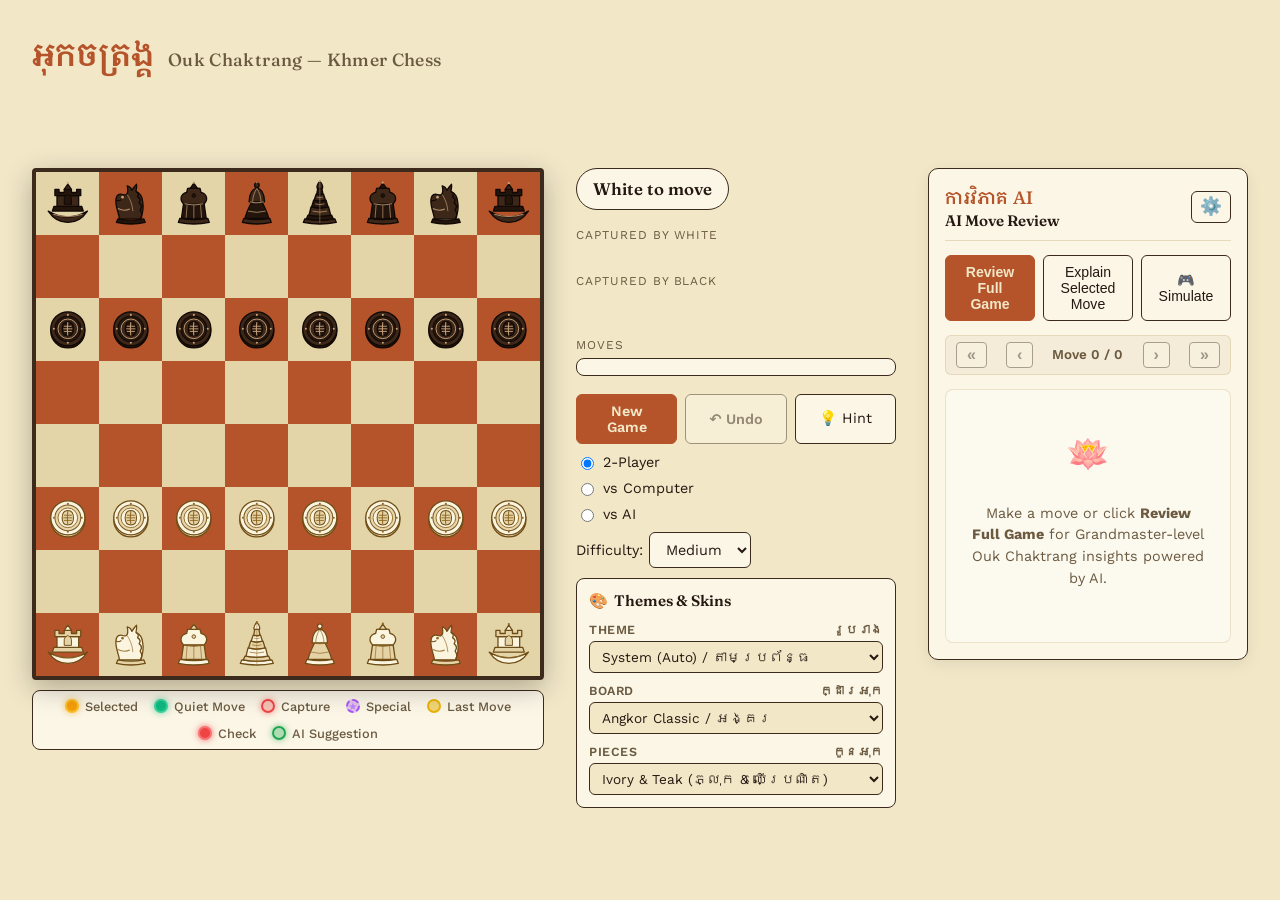
==== commit cb83e70c: "feat: play against the configured model in a new "vs AI" mode "vs Computer" plays the local negamax " ====
--- a/index.html
+++ b/index.html
@@ -158,6 +158,7 @@
 <script src="src/ai.js"></script>
 <script src="src/pieces.js"></script>
 <script src="src/review.js"></script>
+<script src="src/opponent.js"></script>
 <script src="src/ui.js"></script>
 <script>
   var app = OukUI.createApp({
--- a/styles.css
+++ b/styles.css
@@ -182,6 +182,10 @@
 
 * { box-sizing: border-box; }
 
+/* Stop mobile Safari/Chrome inflating text when a phone is rotated to
+   landscape - the layout below sizes itself, and inflation fights it. */
+html { -webkit-text-size-adjust: 100%; text-size-adjust: 100%; }
+
 /* Several panel elements are toggled with the `hidden` attribute but carry an
    author `display` rule, which outranks the user-agent rule `display: none`
    and leaves them rendering while "hidden". Restore the attribute's meaning
@@ -200,12 +204,24 @@
 }
 
 .oc-app {
+  /* One source of truth for the page gutter. The board, the legend and every
+     panel measure themselves against it, so they stay flush with each other at
+     any width instead of each picking its own idea of the edge. */
+  --app-pad: clamp(12px, 3.5vw, 32px);
   display: flex;
   flex-wrap: wrap;
   align-items: flex-start;
-  gap: 32px;
-  padding: 32px;
+  gap: clamp(16px, 2.5vw, 32px);
+  padding: var(--app-pad);
+  /* Notch and home-indicator clearance. max() keeps the normal gutter on every
+     device that reports a zero inset, which is most of them. */
+  padding-left: max(var(--app-pad), env(safe-area-inset-left));
+  padding-right: max(var(--app-pad), env(safe-area-inset-right));
+  padding-bottom: max(var(--app-pad), env(safe-area-inset-bottom));
   min-height: 100vh;
+  /* svh is the viewport with the mobile URL bar showing, so the first paint is
+     not already taller than the screen. Ordered as a progressive override. */
+  min-height: 100svh;
   font-family: "Work Sans", system-ui, sans-serif;
 }
 
@@ -231,16 +247,28 @@
   letter-spacing: 0.02em;
 }
 
-.oc-board-wrap { display: flex; flex-direction: column; gap: 10px; }
+.oc-board-wrap {
+  display: flex;
+  flex-direction: column;
+  gap: 10px;
+  /* Board and legend both read this, so the legend always tracks the board. */
+  --board-size: min(90vw, 512px);
+  min-width: 0; /* a flex item defaults to min-content, which the board exceeds */
+}
 
 .oc-board {
   position: relative; /* containing block for .oc-arrow-layer */
   display: grid;
-  grid-template-columns: repeat(8, minmax(36px, 64px));
-  grid-template-rows: repeat(8, minmax(36px, 64px));
+  /* 1fr, not minmax(36px, 64px): a fixed track minimum totals 296px with the
+     border and overflows the element's own width below that, pushing the board
+     off the side of a small phone. Fractional tracks just divide whatever
+     width the board is given. */
+  grid-template-columns: repeat(8, 1fr);
+  grid-template-rows: repeat(8, 1fr);
   border: 4px solid var(--board-border, var(--border));
   border-radius: 4px;
-  width: min(90vw, 512px);
+  width: var(--board-size);
+  max-width: 100%;
   aspect-ratio: 1;
   box-shadow: 0 8px 28px rgba(0, 0, 0, 0.28);
   transition: border-color 0.25s ease, box-shadow 0.25s ease;
@@ -258,7 +286,8 @@
   border-radius: 8px;
   font-size: 0.8rem;
   color: var(--text-muted);
-  width: min(90vw, 512px);
+  width: var(--board-size);
+  max-width: 100%;
 }
 .oc-legend-item {
   display: inline-flex;
@@ -374,6 +403,9 @@
   align-items: center;
   justify-content: center;
   cursor: pointer;
+  /* Squares are tapped, never dragged or double-tapped: drop the browser's
+     300ms double-tap-to-zoom wait so a move registers immediately. */
+  touch-action: manipulation;
   transition: background-color 0.2s ease, box-shadow 0.2s ease;
   user-select: none;
 }
@@ -417,10 +449,12 @@
   transform: scale(1);
   transition: transform 0.15s cubic-bezier(0.34, 1.56, 0.64, 1), box-shadow 0.15s ease, background-color 0.15s ease;
 }
-.oc-square.legal-target:hover::after {
-  transform: scale(1.3);
-  opacity: 1;
-  box-shadow: 0 4px 12px rgba(0, 0, 0, 0.65), 0 0 16px var(--target-dot, #10b981);
+@media (hover: hover) {
+  .oc-square.legal-target:hover::after {
+    transform: scale(1.3);
+    opacity: 1;
+    box-shadow: 0 4px 12px rgba(0, 0, 0, 0.65), 0 0 16px var(--target-dot, #10b981);
+  }
 }
 
 /* 5. Legal Capture Target: distinct ruby target reticle ring framing the enemy piece */
@@ -437,10 +471,12 @@
   animation: oc-capture-pulse 1.8s ease-in-out infinite;
   transition: border-width 0.15s ease, box-shadow 0.15s ease, background-color 0.15s ease;
 }
-.oc-square.legal-capture:hover::after {
-  border-width: 5px;
-  background: rgba(239, 68, 68, 0.32);
-  box-shadow: 0 0 18px rgba(239, 68, 68, 0.8), inset 0 0 14px rgba(239, 68, 68, 0.5);
+@media (hover: hover) {
+  .oc-square.legal-capture:hover::after {
+    border-width: 5px;
+    background: rgba(239, 68, 68, 0.32);
+    box-shadow: 0 0 18px rgba(239, 68, 68, 0.8), inset 0 0 14px rgba(239, 68, 68, 0.5);
+  }
 }
 
 /* 6. Special Move Target: King Jump, Queen Double-step, Trey Promotion */
@@ -462,24 +498,28 @@
   z-index: 3;
   animation: oc-special-pulse 1.8s ease-in-out infinite;
 }
-.oc-square.legal-special:hover::after {
-  border-width: 4.5px;
-  transform: scale(1.08);
-  box-shadow: 0 0 20px rgba(168, 85, 247, 0.9), inset 0 0 14px rgba(168, 85, 247, 0.6);
+@media (hover: hover) {
+  .oc-square.legal-special:hover::after {
+    border-width: 4.5px;
+    transform: scale(1.08);
+    box-shadow: 0 0 20px rgba(168, 85, 247, 0.9), inset 0 0 14px rgba(168, 85, 247, 0.6);
+  }
 }
 
 /* Moveable piece hover indicator */
 .oc-square.can-move {
   cursor: pointer;
 }
-.oc-square.can-move:hover {
-  filter: brightness(1.08);
-}
 .oc-square.can-move .oc-piece {
   transition: transform 0.15s cubic-bezier(0.34, 1.56, 0.64, 1);
 }
-.oc-square.can-move:hover .oc-piece {
-  transform: scale(1.08) translateY(-2px);
+@media (hover: hover) {
+  .oc-square.can-move:hover {
+    filter: brightness(1.08);
+  }
+  .oc-square.can-move:hover .oc-piece {
+    transform: scale(1.08) translateY(-2px);
+  }
 }
 
 .oc-square:focus-visible { outline: 3px solid var(--accent); outline-offset: -3px; }
@@ -559,6 +599,11 @@
 .oc-moves {
   max-height: 180px;
   overflow-y: auto;
+  /* The list follows the newest move by scrolling itself (see
+     keepActiveMoveInView in src/ui.js). Containment keeps that - and a flick
+     past either end - inside the list rather than chaining to the document,
+     which on a phone would carry the board off screen. */
+  overscroll-behavior: contain;
   font-variant-numeric: tabular-nums;
   font-size: 0.88rem;
   background: var(--surface);
@@ -750,7 +795,9 @@
 .oc-icon-btn:hover {
   background: rgba(168, 130, 58, 0.2);
   border-color: var(--accent);
-  transform: rotate(15deg);
+}
+@media (hover: hover) {
+  .oc-icon-btn:hover { transform: rotate(15deg); }
 }
 
 .oc-review-actions {
@@ -876,7 +923,13 @@
   display: flex;
   flex-direction: column;
 }
+/* A selector list cannot be continued by an @media rule, so the comma below
+   used to make the browser discard both halves and no dark theme ever got the
+   darkened card. Split into the two rules that were meant. */
 :root[data-theme="dark"] .oc-review-card,
+:root[data-theme="obsidian"] .oc-review-card {
+  background: rgba(0, 0, 0, 0.2);
+}
 @media (prefers-color-scheme: dark) {
   :root:not([data-theme="light"]) .oc-review-card {
     background: rgba(0, 0, 0, 0.2);
@@ -1022,6 +1075,9 @@
   background: transparent;
   max-width: 520px;
   width: 90vw;
+  /* Height, not width, is what runs out on a phone held sideways - and that is
+     wider than the phone breakpoint, so the cap belongs here. */
+  max-height: 90svh;
   box-shadow: 0 16px 48px rgba(0, 0, 0, 0.35);
 }
 .oc-dialog::backdrop {
@@ -1037,6 +1093,11 @@
   display: flex;
   flex-direction: column;
   gap: 16px;
+  /* Scroll the form rather than the page, so Save stays reachable when the
+     on-screen keyboard has eaten half the viewport. */
+  max-height: 90svh;
+  overflow-y: auto;
+  overscroll-behavior: contain;
 }
 .oc-dialog-header {
   display: flex;
@@ -1175,3 +1236,286 @@
   gap: 10px;
   margin-top: 6px;
 }
+
+/* =========================================================================
+   Responsive layout
+   -------------------------------------------------------------------------
+   The desktop layout is three flex columns - board, game panel, review panel -
+   that wrap when they run out of room. Wrapping alone is not enough on a
+   phone: the columns carry desktop minimum widths that overflow a 320px
+   screen, and the board sized itself from the viewport rather than from its
+   column, so it ignored the page gutter and hung off the right edge.
+
+   The breakpoints below are placed where the layout actually runs out of
+   room, not at device names:
+     1024px - the review panel loses its side-by-side slot
+      880px - board + game panel no longer fit on one row (512+32+260+gutter)
+      760px - phone: one column, compact spacing, board fills the gutter
+      380px - the smallest phones still in use
+   ========================================================================= */
+
+/* --- Tablet: panels that have wrapped onto their own row should use it,
+   rather than sitting at a desktop max-width with dead space beside them. --- */
+@media (max-width: 1024px) {
+  .oc-panel {
+    flex: 1 1 260px;
+    max-width: none;
+  }
+  .oc-review-panel {
+    max-width: none;
+  }
+}
+
+/* --- Single column. The board keeps a sane maximum and centres itself; the
+   panels take the full width they now have. --- */
+@media (max-width: 880px) {
+  .oc-board-wrap {
+    flex: 1 1 100%;
+    width: 100%;
+    align-items: center;
+    --board-size: min(100%, 560px);
+  }
+  .oc-panel,
+  .oc-review-panel {
+    flex: 1 1 100%;
+    width: 100%;
+    min-width: 0;
+    max-width: none;
+  }
+}
+
+/* --- Phone. Below this width the board is narrower than its 560px cap, so it
+   simply fills the column and every element lines up on the same gutter. --- */
+@media (max-width: 760px) {
+  .oc-board-wrap {
+    --board-size: 100%;
+  }
+
+  /* Vertical space is the scarce resource: the board should be reachable
+     without scrolling past a desktop-sized masthead. */
+  .oc-header {
+    gap: 4px 10px;
+  }
+  .oc-title-km {
+    font-size: 1.5rem;
+  }
+  .oc-title-en {
+    font-size: 0.92rem;
+  }
+
+  .oc-panel {
+    gap: 14px;
+  }
+
+  .oc-board-legend {
+    gap: 8px 12px;
+    padding: 8px 10px;
+    font-size: 0.74rem;
+  }
+
+  .oc-status {
+    font-size: 1rem;
+    padding: 9px 14px;
+  }
+
+  /* Keep the move list from growing into a second page: past this height a
+     long game scrolls inside the list, which follows the newest move on its
+     own, instead of pushing the controls below it further down every move. */
+  .oc-moves {
+    max-height: 30vh;
+  }
+
+  /* New Game / Undo / Hint: three across is right, but the desktop padding
+     forces "New Game" onto two lines and the row goes ragged. */
+  .oc-btn-row {
+    gap: 6px;
+  }
+  .oc-btn-row button {
+    padding: 10px 6px;
+    font-size: 0.82rem;
+    white-space: nowrap;
+  }
+
+  /* The primary review action gets its own row; the two secondary ones pair
+     up beneath it, instead of three cramped columns of wrapped text. */
+  .oc-review-actions {
+    display: grid;
+    grid-template-columns: 1fr 1fr;
+    gap: 8px;
+  }
+  #oc-review-game-btn {
+    grid-column: 1 / -1;
+  }
+
+  .oc-review-panel {
+    padding: 14px;
+    gap: 12px;
+  }
+  .oc-review-card {
+    min-height: 140px;
+    padding: 12px;
+  }
+  .oc-review-placeholder {
+    padding: 16px 8px;
+  }
+
+  .oc-nav-bar {
+    gap: 2px;
+    padding: 5px 6px;
+  }
+  .oc-nav-label {
+    font-size: 0.8rem;
+  }
+
+  /* The star drawn on a special-move square is a fixed 1.1rem, which crowds a
+     square once it drops under ~44px. */
+  .oc-square.legal-special::after {
+    font-size: 0.9rem;
+    inset: 4px;
+    border-width: 3px;
+  }
+
+  /* Settings dialog: near-full-bleed, and scrollable so the Save button stays
+     reachable when the keyboard is up. */
+  .oc-dialog {
+    width: calc(100vw - 20px);
+    max-width: none;
+    max-height: 88svh;
+  }
+  .oc-dialog-content {
+    padding: 16px;
+    gap: 13px;
+    max-height: 88svh;
+    overflow-y: auto;
+  }
+  .oc-dialog-actions {
+    flex-direction: column;
+    gap: 8px;
+  }
+  .oc-dialog-actions button {
+    width: 100%;
+  }
+}
+
+/* --- Smallest phones (320-380px). --- */
+@media (max-width: 380px) {
+  .oc-title-km {
+    font-size: 1.32rem;
+  }
+  .oc-board-legend {
+    gap: 6px 10px;
+    font-size: 0.7rem;
+  }
+  .oc-legend-indicator {
+    width: 12px;
+    height: 12px;
+  }
+  .oc-btn-row button {
+    padding: 10px 4px;
+    font-size: 0.78rem;
+  }
+  .oc-review-badge-row {
+    gap: 6px;
+  }
+  /* The eval badge is pushed to the far end by margin-left:auto; on one line
+     with two other badges that leaves it stranded. */
+  .oc-eval-badge {
+    margin-left: 0;
+  }
+  .oc-preset-btns {
+    gap: 5px;
+  }
+}
+
+/* --- Short landscape (phone on its side). Height, not width, is the limit
+   here: size the board off the viewport height so the whole board stays on
+   screen, and let the game panel sit beside it in the width that frees up. --- */
+@media (orientation: landscape) and (max-height: 560px) {
+  .oc-app {
+    gap: 12px;
+    align-items: flex-start;
+  }
+  .oc-header {
+    gap: 4px 10px;
+  }
+  .oc-title-km {
+    font-size: 1.25rem;
+  }
+  .oc-title-en {
+    font-size: 0.85rem;
+  }
+  .oc-board-wrap {
+    flex: 0 0 auto;
+    width: auto;
+    align-items: flex-start;
+    /* Leave room for the masthead and gutters above/below the board, and never
+       take so much width that the panel beside it is unusable. */
+    --board-size: min(calc(100svh - 96px), calc(100vw - 300px), 512px);
+  }
+  .oc-panel {
+    flex: 1 1 240px;
+    min-width: 0;
+    max-width: none;
+  }
+  .oc-review-panel {
+    flex: 1 1 100%;
+  }
+  .oc-moves {
+    max-height: 150px;
+  }
+}
+
+/* --- Touch input. Applies to any coarse pointer regardless of width, since a
+   small tablet can be touch-only at a size none of the width queries hit. --- */
+@media (pointer: coarse) {
+  /* 44px is the smallest reliably tappable target. */
+  .oc-controls button,
+  .oc-controls select,
+  .oc-controls label,
+  .oc-theme-row select,
+  .oc-btn-accent,
+  .oc-btn-secondary,
+  .oc-preset-btn,
+  .oc-nav-btn,
+  .oc-icon-btn {
+    min-height: 44px;
+  }
+  .oc-dialog-close {
+    min-width: 44px;
+    min-height: 44px;
+  }
+  .oc-toggle-password {
+    min-width: 40px;
+    min-height: 40px;
+  }
+  .oc-show-on-board-btn,
+  .oc-btn-text {
+    min-height: 40px;
+    padding: 9px 14px;
+  }
+  /* Move-list rows are the one list here that is tapped to navigate. */
+  .oc-move-item {
+    padding: 9px 8px;
+  }
+  .oc-controls input[type="radio"],
+  .oc-settings-form input[type="checkbox"] {
+    width: 20px;
+    height: 20px;
+  }
+
+  /* iOS Safari zooms the whole page in when a focused field's text is under
+     16px, and does not zoom back out on blur. */
+  .oc-settings-form input,
+  .oc-settings-form select,
+  .oc-controls select,
+  .oc-theme-row select {
+    font-size: 16px;
+  }
+
+  /* Tapped, not double-tapped: skip the browser's double-tap-to-zoom wait. */
+  button,
+  select,
+  .oc-move-item {
+    touch-action: manipulation;
+  }
+}
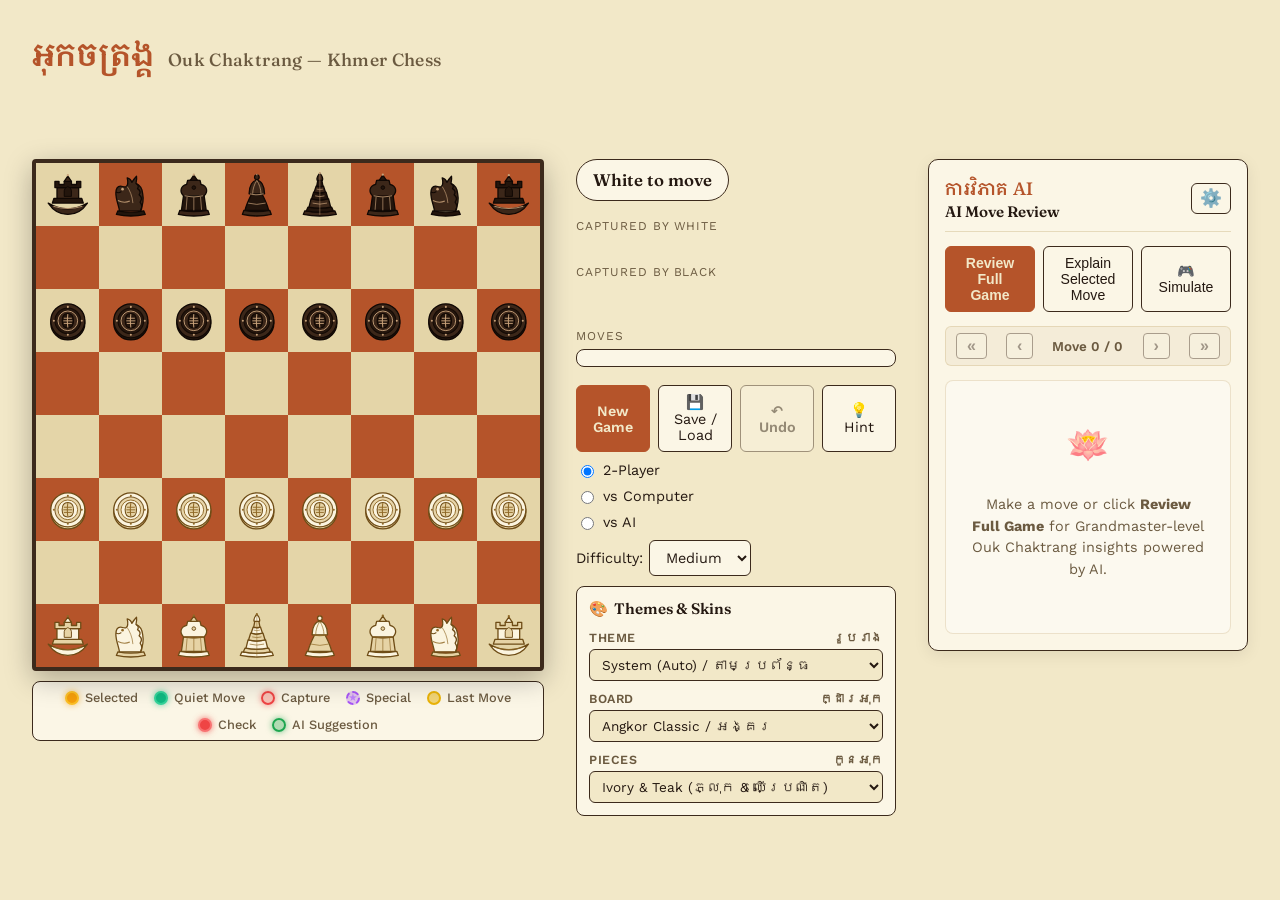
==== commit 9f26f673: "feat: add save and load game feature with auto-save, named slots, and export/import" ====
--- a/index.html
+++ b/index.html
@@ -131,7 +131,12 @@
       </label>
       <label>
         <span>Model Name:</span>
-        <input type="text" id="oc-setting-model" placeholder="gpt-4o-mini" required>
+        <div class="oc-input-with-action">
+          <input type="text" id="oc-setting-model" placeholder="gpt-4o-mini" list="oc-model-options" autocomplete="off" required>
+          <button type="button" class="oc-load-models" id="oc-load-models" title="Ask the endpoint above which models it offers">Load models</button>
+        </div>
+        <datalist id="oc-model-options"></datalist>
+        <span class="oc-field-hint" id="oc-model-hint">Type a model name, or load the list the endpoint offers and pick from it.</span>
       </label>
       <label>
         <span>Explanation Language:</span>
@@ -145,12 +150,78 @@
         <input type="checkbox" id="oc-setting-use-proxy">
         <span>Use Local Dev Server Proxy (Bypass CORS for local / tunnel endpoints)</span>
       </label>
+      <label class="oc-checkbox-label">
+        <input type="checkbox" id="oc-setting-debug-prompts">
+        <span>Debug vs AI prompts (log the prompt, the reply and the chosen move to the browser console)</span>
+      </label>
       <div class="oc-dialog-status" id="oc-dialog-status"></div>
       <div class="oc-dialog-actions">
         <button type="button" class="oc-btn-secondary" id="oc-test-connection">Test Connection</button>
         <button type="submit" class="oc-btn-accent" id="oc-save-settings">Save Settings</button>
       </div>
     </form>
+  </div>
+</dialog>
+
+<!-- Save / Load Game Dialog -->
+<dialog class="oc-dialog" id="oc-save-dialog">
+  <div class="oc-dialog-content oc-save-dialog-content">
+    <div class="oc-dialog-header">
+      <div class="oc-dialog-title-wrap">
+        <span class="oc-dialog-title-km">រក្សាទុក / ផ្ទុកហ្គេម</span>
+        <h2>💾 Save &amp; Load Games</h2>
+      </div>
+      <button class="oc-dialog-close" id="oc-close-save-dialog" aria-label="Close save dialog">&times;</button>
+    </div>
+    <p class="oc-dialog-desc">Manage saved games in your browser, or import and export JSON game files.</p>
+
+    <!-- Save Current Game Section -->
+    <div class="oc-save-card">
+      <h3 class="oc-save-card-title">Save Current Game</h3>
+      <form class="oc-save-form" id="oc-save-current-form">
+        <div class="oc-save-input-group">
+          <input type="text" id="oc-save-game-name" placeholder="Game Name (e.g. Match 1 vs AI)" maxlength="60" required>
+          <button type="submit" class="oc-btn-accent" id="oc-save-game-btn">Save Game</button>
+        </div>
+      </form>
+      <div class="oc-dialog-status" id="oc-save-status"></div>
+    </div>
+
+    <!-- Saved Games List Section -->
+    <div class="oc-save-card">
+      <div class="oc-save-card-header">
+        <h3 class="oc-save-card-title">Saved Games in Browser</h3>
+        <span class="oc-save-count" id="oc-saved-count">0 games</span>
+      </div>
+      <div class="oc-saved-games-list" id="oc-saved-games-list">
+        <!-- Rendered dynamically -->
+      </div>
+    </div>
+
+    <!-- Import & Export Section -->
+    <div class="oc-save-card">
+      <h3 class="oc-save-card-title">Import &amp; Export</h3>
+      <div class="oc-import-export-actions">
+        <button type="button" class="oc-btn-secondary" id="oc-export-current-btn" title="Download current game as JSON file">⬇ Download Current (JSON)</button>
+        <button type="button" class="oc-btn-secondary" id="oc-copy-notation-btn" title="Copy move notation to clipboard">📋 Copy Moves Notation</button>
+        <label class="oc-file-upload-label oc-btn-secondary" title="Import game from JSON file">
+          📁 Import File (.json)
+          <input type="file" id="oc-import-file-input" accept=".json,application/json" style="display:none">
+        </label>
+      </div>
+
+      <details class="oc-import-paste-details">
+        <summary class="oc-import-paste-summary">Paste Game JSON text</summary>
+        <div class="oc-paste-wrap">
+          <textarea id="oc-paste-json-area" placeholder="Paste saved game JSON here..." rows="3"></textarea>
+          <button type="button" class="oc-btn-secondary" id="oc-import-paste-btn">Load Pasted JSON</button>
+        </div>
+      </details>
+    </div>
+
+    <div class="oc-dialog-actions">
+      <button type="button" class="oc-btn-secondary" id="oc-dismiss-save-dialog">Close</button>
+    </div>
   </div>
 </dialog>
 
--- a/styles.css
+++ b/styles.css
@@ -1221,6 +1221,44 @@
   font-size: 0.9rem;
 }
 
+/* The model field pairs a free-text input with the button that fills its
+   datalist. The text stays authoritative: an endpoint that will not list its
+   models, or a model newer than the list, must still be typeable. */
+.oc-input-with-action {
+  display: flex;
+  align-items: stretch;
+  gap: 6px;
+}
+.oc-input-with-action input {
+  flex: 1;
+  min-width: 0;
+}
+.oc-load-models {
+  font-family: inherit;
+  font-size: 0.82rem;
+  font-weight: 600;
+  white-space: nowrap;
+  padding: 8px 12px;
+  border-radius: 6px;
+  border: 1px solid var(--border);
+  background: var(--surface);
+  color: var(--text);
+  cursor: pointer;
+}
+.oc-load-models:hover:not(:disabled) {
+  border-color: var(--accent);
+  background: rgba(168, 130, 58, 0.15);
+}
+.oc-load-models:disabled {
+  opacity: 0.55;
+  cursor: progress;
+}
+.oc-field-hint {
+  font-size: 0.76rem;
+  font-weight: 400;
+  opacity: 0.72;
+}
+
 .oc-dialog-status {
   font-size: 0.85rem;
   min-height: 20px;
@@ -1235,6 +1273,231 @@
   justify-content: flex-end;
   gap: 10px;
   margin-top: 6px;
+}
+
+/* Save / Load Dialog */
+.oc-save-dialog-content {
+  max-width: 580px;
+}
+.oc-dialog-title-wrap {
+  display: flex;
+  flex-direction: column;
+  gap: 2px;
+}
+.oc-dialog-title-km {
+  font-family: "Noto Serif Khmer", serif;
+  font-size: 0.82rem;
+  color: var(--text-muted);
+}
+.oc-save-card {
+  background: rgba(168, 130, 58, 0.08);
+  border: 1px solid var(--border);
+  border-radius: 8px;
+  padding: 12px 14px;
+  display: flex;
+  flex-direction: column;
+  gap: 10px;
+}
+.oc-save-card-header {
+  display: flex;
+  align-items: center;
+  justify-content: space-between;
+}
+.oc-save-card-title {
+  margin: 0;
+  font-size: 0.88rem;
+  font-weight: 600;
+  color: var(--laterite);
+  text-transform: uppercase;
+  letter-spacing: 0.04em;
+}
+.oc-save-count {
+  font-size: 0.78rem;
+  color: var(--text-muted);
+  font-weight: 500;
+}
+.oc-save-input-group {
+  display: flex;
+  gap: 8px;
+  align-items: stretch;
+}
+.oc-save-input-group input {
+  flex: 1;
+  font-family: inherit;
+  font-size: 0.9rem;
+  padding: 8px 10px;
+  border-radius: 6px;
+  border: 1px solid var(--border);
+  background: var(--bg);
+  color: var(--text);
+  min-width: 0;
+}
+.oc-save-input-group input:focus {
+  outline: 2px solid var(--accent);
+}
+.oc-saved-games-list {
+  display: flex;
+  flex-direction: column;
+  gap: 8px;
+  max-height: 220px;
+  overflow-y: auto;
+  padding-right: 4px;
+}
+.oc-saved-game-card {
+  background: var(--surface);
+  border: 1px solid var(--border);
+  border-radius: 6px;
+  padding: 10px 12px;
+  display: flex;
+  align-items: center;
+  justify-content: space-between;
+  gap: 10px;
+  transition: border-color 0.15s ease, background 0.15s ease;
+}
+.oc-saved-game-card:hover {
+  border-color: var(--accent);
+}
+.oc-saved-game-info {
+  flex: 1;
+  min-width: 0;
+  display: flex;
+  flex-direction: column;
+  gap: 4px;
+}
+.oc-saved-game-title {
+  font-weight: 600;
+  font-size: 0.9rem;
+  color: var(--text);
+  white-space: nowrap;
+  overflow: hidden;
+  text-overflow: ellipsis;
+}
+.oc-saved-game-meta {
+  display: flex;
+  align-items: center;
+  flex-wrap: wrap;
+  gap: 6px;
+  font-size: 0.75rem;
+  color: var(--text-muted);
+}
+.oc-saved-badge {
+  background: var(--surface-alt);
+  padding: 2px 6px;
+  border-radius: 4px;
+  border: 1px solid var(--border);
+  font-weight: 500;
+}
+.oc-saved-badge.oc-badge-mode {
+  background: rgba(181, 84, 42, 0.15);
+  color: var(--laterite);
+  border-color: var(--laterite);
+}
+.oc-saved-badge.oc-badge-status {
+  color: var(--jade);
+}
+.oc-saved-date {
+  opacity: 0.8;
+  margin-left: auto;
+}
+.oc-saved-game-actions {
+  display: flex;
+  align-items: center;
+  gap: 6px;
+}
+.oc-saved-game-actions button {
+  font-family: inherit;
+  font-size: 0.78rem;
+  font-weight: 600;
+  padding: 5px 8px;
+  border-radius: 4px;
+  cursor: pointer;
+  white-space: nowrap;
+}
+.oc-btn-danger {
+  background: rgba(168, 52, 42, 0.12);
+  color: var(--danger);
+  border: 1px solid var(--danger);
+}
+.oc-btn-danger:hover {
+  background: var(--danger);
+  color: #fff;
+}
+.oc-saved-games-empty {
+  text-align: center;
+  padding: 16px 12px;
+  color: var(--text-muted);
+  font-size: 0.85rem;
+  background: var(--surface);
+  border: 1px dashed var(--border);
+  border-radius: 6px;
+}
+.oc-saved-games-empty p {
+  margin: 4px 0 0 0;
+}
+.oc-empty-icon {
+  font-size: 1.4rem;
+  display: block;
+  margin-bottom: 2px;
+}
+.oc-empty-hint {
+  font-size: 0.78rem;
+  opacity: 0.8;
+}
+.oc-import-export-actions {
+  display: flex;
+  flex-wrap: wrap;
+  gap: 8px;
+}
+.oc-import-export-actions button,
+.oc-file-upload-label {
+  font-family: inherit;
+  font-size: 0.82rem;
+  font-weight: 500;
+  padding: 6px 10px;
+  border-radius: 6px;
+  border: 1px solid var(--border);
+  background: var(--surface);
+  color: var(--text);
+  cursor: pointer;
+  display: inline-flex;
+  align-items: center;
+  gap: 4px;
+}
+.oc-file-upload-label:hover,
+.oc-import-export-actions button:hover {
+  border-color: var(--accent);
+  background: rgba(168, 130, 58, 0.15);
+}
+.oc-import-paste-details {
+  margin-top: 4px;
+  font-size: 0.82rem;
+}
+.oc-import-paste-summary {
+  cursor: pointer;
+  color: var(--text-muted);
+  font-weight: 500;
+}
+.oc-import-paste-summary:hover {
+  color: var(--text);
+}
+.oc-paste-wrap {
+  display: flex;
+  flex-direction: column;
+  gap: 8px;
+  margin-top: 8px;
+}
+.oc-paste-wrap textarea {
+  font-family: monospace;
+  font-size: 0.8rem;
+  padding: 8px;
+  border-radius: 6px;
+  border: 1px solid var(--border);
+  background: var(--bg);
+  color: var(--text);
+  resize: vertical;
+}
+.oc-paste-wrap textarea:focus {
+  outline: 2px solid var(--accent);
 }
 
 /* =========================================================================
@@ -1325,9 +1588,10 @@
     max-height: 30vh;
   }
 
-  /* New Game / Undo / Hint: three across is right, but the desktop padding
-     forces "New Game" onto two lines and the row goes ragged. */
+  /* New Game / Save / Undo / Hint: 2x2 grid on mobile so labels stay legible */
   .oc-btn-row {
+    display: grid;
+    grid-template-columns: 1fr 1fr;
     gap: 6px;
   }
   .oc-btn-row button {
@@ -1488,6 +1752,9 @@
     min-width: 40px;
     min-height: 40px;
   }
+  .oc-load-models {
+    min-height: 40px;
+  }
   .oc-show-on-board-btn,
   .oc-btn-text {
     min-height: 40px;
